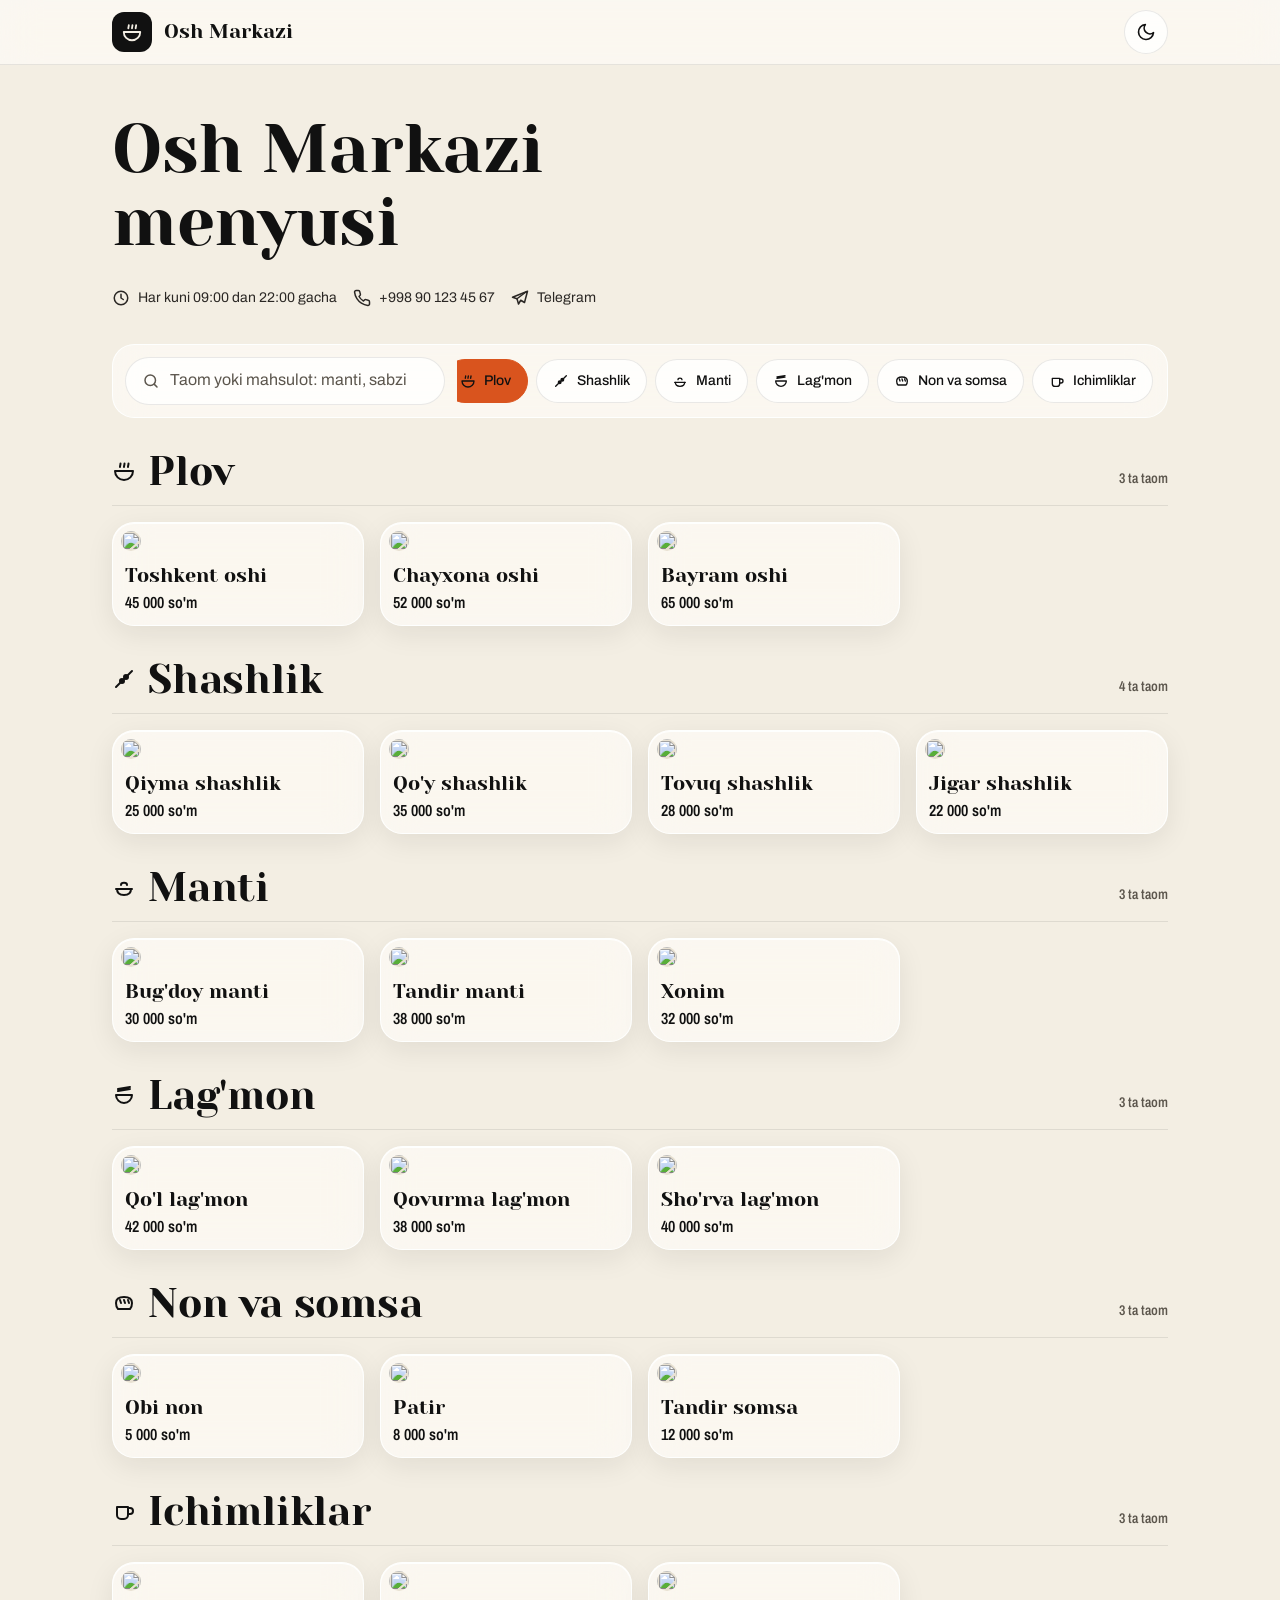
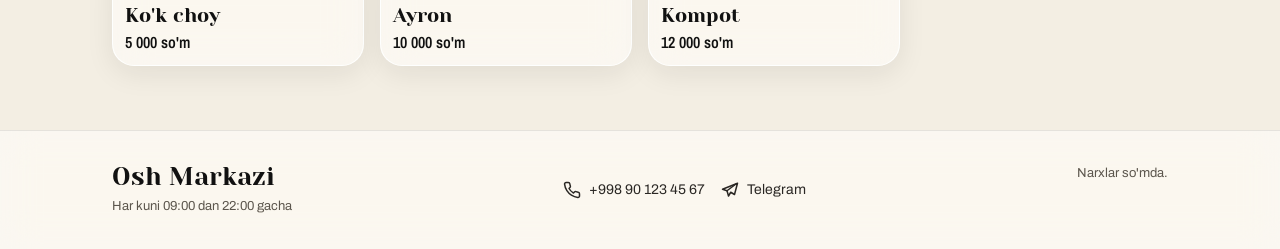
==== index.html @ da253864 "Brand palette: cream, ink black, burnt orange Cream #F3EEE3 background, ink black #111111 text and b" ====
<!DOCTYPE html>
<html lang="uz" data-theme="light">
<head>
<meta charset="UTF-8">
<meta name="viewport" content="width=device-width, initial-scale=1, viewport-fit=cover">
<meta name="description" content="Osh Markazi menyusi: plov, shashlik, manti, lag'mon, non va ichimliklar narxlari bilan.">
<meta name="theme-color" content="#F3EEE3">
<title>Osh Markazi menyusi</title>
<link rel="preconnect" href="https://fonts.googleapis.com">
<link rel="preconnect" href="https://fonts.gstatic.com" crossorigin>
<link href="https://fonts.googleapis.com/css2?family=Yeseva+One&family=Archivo:wght@400;500&family=Archivo+Narrow:wght@600&display=swap" rel="stylesheet">
<link rel="stylesheet" href="shared.css">
<style>
html{scroll-padding-top:0}
.intro{padding:var(--s7) 0 var(--s5);display:grid;gap:var(--s4)}
.intro h1{font-size:var(--t-3xl);max-width:14ch}
.facts{display:flex;flex-wrap:wrap;gap:var(--s2) var(--s4);color:var(--ink-2);font-size:var(--t-sm)}
.facts a,.facts span{display:inline-flex;align-items:center;gap:var(--s2);min-height:44px;text-decoration:none}
.facts a:hover{text-decoration:underline}
.draft-note{padding:var(--s3) var(--s4);border-radius:var(--r-md);font-size:var(--t-sm);color:var(--ink-2)}

/* sticky search and categories */
.toolbar{position:sticky;top:64px;z-index:20;margin:0 calc(var(--s4) * -1);padding:var(--s3) var(--s4);
  border-width:0 0 1px;border-color:var(--glass-line);box-shadow:none;display:grid;gap:var(--s3)}
@media (min-width:640px){.toolbar{margin-inline:calc(var(--s5) * -1);padding-inline:var(--s5)}}
@media (min-width:1024px){.toolbar{margin-inline:0;padding:var(--s3);top:72px;border-radius:var(--r-lg);border-width:1px;border-color:var(--glass-edge);grid-template-columns:minmax(220px,320px) minmax(0,1fr);align-items:center}}
.search{display:flex;align-items:center;gap:var(--s2);min-height:48px;padding:0 var(--s2) 0 var(--s4);border-radius:var(--r-pill);background:var(--glass-strong);border:1px solid var(--glass-line);color:var(--muted)}
.search:focus-within{outline:2px solid var(--focus);outline-offset:2px}
.search input{flex:1;min-width:0;border:0;background:transparent;outline:0;min-height:46px;font-size:var(--t-md);color:var(--ink)}
.search input::placeholder{color:var(--muted)}
.search input::-webkit-search-cancel-button{display:none}
.clear{width:36px;height:36px;border-radius:var(--r-pill);display:grid;place-items:center;color:var(--ink-2)}
.clear:hover{background:var(--paper-3)}
.cats{display:flex;gap:var(--s2);overflow-x:auto;scrollbar-width:none;padding:2px}
.cats::-webkit-scrollbar{display:none}
.cat-link{flex:0 0 auto;display:inline-flex;align-items:center;gap:var(--s2);min-height:44px;padding:0 var(--s4);border-radius:var(--r-pill);
  background:var(--glass-strong);border:1px solid var(--glass-line);font:500 var(--t-sm)/1 var(--font-body);text-decoration:none;white-space:nowrap;
  transition:background var(--dur) var(--ease),color var(--dur) var(--ease),border-color var(--dur) var(--ease)}
.cat-link:hover{border-color:var(--ink)}
.cat-link[aria-current="true"]{background:var(--accent);color:var(--accent-ink);border-color:var(--accent)}

/* sections and cards: picture, name, price */
.section{padding-top:var(--s6)}
.section-head{display:flex;align-items:baseline;justify-content:space-between;gap:var(--s3);padding-bottom:var(--s3);margin-bottom:var(--s4);border-bottom:1px solid var(--glass-line)}
.section-head h2{font-size:var(--t-2xl);display:flex;align-items:center;gap:var(--s3)}
.count{color:var(--muted);font:600 var(--t-sm)/1 var(--font-label);white-space:nowrap}
.dishes{list-style:none;margin:0;padding:0;display:grid;grid-template-columns:repeat(2,minmax(0,1fr));gap:var(--s3)}
@media (min-width:768px){.dishes{grid-template-columns:repeat(3,minmax(0,1fr));gap:var(--s4)}}
@media (min-width:1100px){.dishes{grid-template-columns:repeat(4,minmax(0,1fr))}}
.dish{display:flex;flex-direction:column;width:100%;height:100%;padding:var(--s2);border-radius:var(--r-lg);text-align:left;
  transition:transform var(--dur) var(--ease),box-shadow var(--dur) var(--ease)}
.dish:hover{transform:translateY(-3px);box-shadow:var(--glass-hi),var(--shadow-lift)}
.dish:active{transform:translateY(0)}
.photo{position:relative;aspect-ratio:1;border-radius:var(--r-md);overflow:hidden;background:var(--paper-3);display:grid;place-items:center;color:var(--ink-2)}
.photo img{width:100%;height:100%;object-fit:cover}
.photo .many{position:absolute;right:var(--s2);bottom:var(--s2);display:inline-flex;align-items:center;gap:var(--s1);padding:var(--s1) var(--s2);border-radius:var(--r-pill);
  background:var(--glass-strong);font:600 var(--t-xs)/1 var(--font-label);color:var(--ink)}
.dish-name{font:400 var(--t-md)/1.25 var(--font-display);padding:var(--s3) var(--s1) var(--s1)}
.dish-price{margin-top:auto;padding:0 var(--s1) var(--s1);font:600 var(--t-md)/1.3 var(--font-label);color:var(--ink);font-variant-numeric:tabular-nums}
@media (min-width:640px){.dish-name{font-size:var(--t-lg)}}

/* dish detail: carousel, price, ingredients */
.carousel{position:relative;margin:0 0 var(--s4)}
.track{display:flex;overflow-x:auto;scroll-snap-type:x mandatory;scrollbar-width:none;border-radius:var(--r-lg);background:var(--paper-3);overscroll-behavior-x:contain}
.track::-webkit-scrollbar{display:none}
.track:focus-visible{outline:2px solid var(--focus);outline-offset:2px}
.slide{flex:0 0 100%;margin:0;aspect-ratio:4/3;scroll-snap-align:center;scroll-snap-stop:always}
.slide img{width:100%;height:100%;object-fit:cover}
.nav-btn{position:absolute;top:50%;transform:translateY(-50%);z-index:2}
.nav-btn.prev{left:var(--s2)} .nav-btn.next{right:var(--s2)}
.nav-btn:disabled{opacity:0;pointer-events:none}
.dots{display:flex;justify-content:center;gap:var(--s1);margin-top:var(--s2)}
.dot{width:28px;height:28px;display:grid;place-items:center;border-radius:var(--r-pill)}
.dot::before{content:"";width:8px;height:8px;border-radius:var(--r-pill);background:var(--rule);transition:background var(--dur) var(--ease),width var(--dur) var(--ease)}
.dot[aria-current="true"]::before{background:var(--accent);width:20px}
.counter{position:absolute;left:var(--s3);top:var(--s3);z-index:2;padding:var(--s1) var(--s2);border-radius:var(--r-pill);background:var(--glass-strong);font:600 var(--t-xs)/1 var(--font-label)}
.detail-price{display:flex;align-items:baseline;justify-content:space-between;gap:var(--s3);padding:var(--s3) 0;border-bottom:1px solid var(--glass-line);margin-bottom:var(--s4)}
.detail-price strong{font:400 var(--t-2xl)/1 var(--font-display);color:var(--ink)}
.detail-desc{color:var(--ink-2);margin-bottom:var(--s4)}
.ing-title{font:600 var(--t-sm)/1.3 var(--font-label);color:var(--ink-2);margin:0 0 var(--s2)}
.ing{list-style:none;margin:0;padding:0;display:flex;flex-wrap:wrap;gap:var(--s2)}
.ing li{padding:var(--s2) var(--s3);border-radius:var(--r-pill);background:var(--paper-2);border:1px solid var(--glass-line);font-size:var(--t-sm)}

.foot{margin-top:var(--s8);padding:var(--s6) 0 calc(var(--s6) + env(safe-area-inset-bottom));border-width:1px 0 0;border-color:var(--glass-line);box-shadow:none}
.foot .wrap{display:flex;flex-wrap:wrap;justify-content:space-between;gap:var(--s4)}
.foot strong{font:400 var(--t-xl)/1.1 var(--font-display)}
.foot small{color:var(--muted);font-size:var(--t-xs)}
</style>
</head>
<body>

<header class="top glass">
  <div class="wrap">
    <a class="brand" href="#top" aria-label="Menyu boshiga">
      <span class="brand-mark" id="brandMark"></span>
      <span class="brand-name" id="brandName">Osh Markazi</span>
    </a>
    <div class="top-actions">
      <button class="icon-btn" id="themeBtn" type="button" aria-label="Qorong'i rejim"></button>
    </div>
  </div>
</header>

<main class="wrap" id="top">
  <section class="intro" aria-labelledby="menuTitle">
    <h1 id="menuTitle">Menyu</h1>
    <div class="facts" id="facts"></div>
    <p class="draft-note glass" id="draftNote" hidden>Bu admin qoralamasi, faqat shu brauzerda ko'rinadi. Mijozlar <code>menu.json</code> dagi menyuni ko'radi.</p>
  </section>

  <div class="toolbar glass" id="toolbar">
    <div class="search" role="search">
      <span id="searchIco" aria-hidden="true"></span>
      <label class="vh" for="q">Taom qidirish</label>
      <input id="q" type="search" placeholder="Taom yoki mahsulot: manti, sabzi" autocomplete="off" enterkeyhint="search">
      <button class="clear" id="clearQ" type="button" aria-label="Qidiruvni tozalash" hidden></button>
    </div>
    <nav class="cats" id="catNav" aria-label="Kategoriyalar"></nav>
  </div>
  <p class="vh" id="searchStatus" aria-live="polite"></p>

  <div id="menu"></div>
</main>

<footer class="foot glass">
  <div class="wrap" id="foot"></div>
</footer>

<div class="backdrop" id="backdrop"></div>
<div class="sheet" id="sheet" role="dialog" aria-modal="true" tabindex="-1"></div>
<div class="toast" id="toast" role="status" aria-live="polite"></div>

<script src="common.js"></script>
<script>
let MENU = null;
let query = '';
const reduceMotion = matchMedia('(prefers-reduced-motion: reduce)').matches;
const scrollBehavior = () => (reduceMotion ? 'auto' : 'smooth');

async function boot() {
  initTheme();
  initSheet();
  $('#brandMark').innerHTML = svg('bowl', 22);
  $('#searchIco').innerHTML = svg('search', 18);
  $('#clearQ').innerHTML = svg('x', 16);

  const wantDraft = new URLSearchParams(location.search).has('draft');
  const draft = loadDraft();
  const published = wantDraft ? null : await loadPublished();
  MENU = (wantDraft && draft) || published || draft || defaultMenu();
  $('#draftNote').hidden = !(wantDraft && MENU === draft);

  renderHeader();
  renderSections();

  let typing = 0;
  $('#q').addEventListener('input', e => {
    query = norm(e.target.value);
    $('#clearQ').hidden = !e.target.value;
    renderSections();
    revealResults();
    clearTimeout(typing);
    typing = setTimeout(announce, 500);
  });
  $('#clearQ').addEventListener('click', () => {
    const q = $('#q');
    q.value = ''; query = ''; $('#clearQ').hidden = true;
    renderSections(); announce(); q.focus();
  });
  $('#catNav').addEventListener('click', onCatClick);
  $('#menu').addEventListener('click', e => {
    const b = e.target.closest('[data-dish]');
    if (b) openDish(b.dataset.dish);
  });
  window.addEventListener('scroll', onScroll, { passive: true });
  window.addEventListener('resize', onScroll, { passive: true });
  window.addEventListener('storage', e => {
    if (wantDraft && e.key === STORE_KEY) { const d = loadDraft(); if (d) { MENU = d; renderHeader(); renderSections(); } }
  });
}

/* ---------- header and footer ---------- */
function renderHeader() {
  const st = MENU.settings;
  document.title = `${st.name} menyusi`;
  $('#brandName').textContent = st.name;
  $('#menuTitle').textContent = `${st.name} menyusi`;
  const tel = telHref(st.phone), tg = telegramHref(st.telegram);
  const contact = (tel ? `<a href="${esc(tel)}">${svg('phone', 18)}${esc(st.phone)}</a>` : '') +
    (tg ? `<a href="${esc(tg)}" target="_blank" rel="noopener noreferrer">${svg('telegram', 18)}Telegram</a>` : '');
  $('#facts').innerHTML =
    (st.hours ? `<span>${svg('clock', 18)}${esc(st.hours)}</span>` : '') +
    (st.address ? `<span>${svg('location', 18)}${esc(st.address)}</span>` : '') + contact;
  $('#foot').innerHTML = `
    <div><strong>${esc(st.name)}</strong><br><small>${esc(st.hours || '')}</small></div>
    <div class="facts">${contact}</div>
    <small>Narxlar ${esc(st.currency)}da.</small>`;
}

/* ---------- search ---------- */
function matches(d, catLabel) {
  if (!query) return true;
  return [d.name, d.desc, d.ing, catLabel].some(t => norm(t).includes(query));
}
function groups() {
  return MENU.cats
    .map(c => ({ c, list: MENU.dishes.filter(d => d.available && d.cat === c.id && matches(d, c.name)) }))
    .filter(g => g.list.length);
}
function announce() {
  const n = $$('.dish').length;
  $('#searchStatus').textContent = query ? (n ? `${n} ta taom topildi` : 'Hech narsa topilmadi') : '';
}
/* When the search bar is stuck at the top, bring the first result up to it. */
function revealResults() {
  const y = $('#menu').getBoundingClientRect().top + scrollY - stickyBottom() - 8;
  if (scrollY > y) window.scrollTo({ top: Math.max(0, y), behavior: 'auto' });
}

/* ---------- sections ---------- */
function renderSections() {
  const cur = MENU.settings.currency;
  const gs = groups();

  $('#catNav').innerHTML = gs.map(({ c }) =>
    `<a class="cat-link" href="#cat-${esc(c.id)}" data-cat="${esc(c.id)}" aria-current="false">${svg(c.icon, 16)}${esc(c.name)}</a>`).join('');

  if (!gs.length) {
    $('#menu').innerHTML = `<div class="empty"><h3>Hech narsa topilmadi</h3><p>Boshqa so'z bilan qidiring yoki qidiruvni tozalang.</p></div>`;
    return;
  }
  $('#menu').innerHTML = gs.map(({ c, list }) => `
    <section class="section" id="cat-${esc(c.id)}" data-cat="${esc(c.id)}" aria-labelledby="h-${esc(c.id)}">
      <div class="section-head">
        <h2 id="h-${esc(c.id)}">${svg(c.icon, 24)}${esc(c.name)}</h2>
        <span class="count">${list.length} ta taom</span>
      </div>
      <ul class="dishes">
        ${list.map(d => {
          const imgs = dishImages(d, 600);
          return `<li><button type="button" class="dish glass" data-dish="${esc(d.id)}" aria-label="${esc(d.name)}, ${esc(fmtPrice(d.price, cur))}">
            <span class="photo">${imgs.length ? `<img src="${esc(imgs[0])}" alt="" loading="lazy" decoding="async">` : svg(c.icon, 40)}
              ${imgs.length > 1 ? `<span class="many">${svg('image', 12)}${imgs.length}</span>` : ''}</span>
            <span class="dish-name">${esc(d.name)}</span>
            <span class="dish-price">${esc(fmtPrice(d.price, cur))}</span>
          </button></li>`;
        }).join('')}
      </ul>
    </section>`).join('');
  onScroll();
}

/* ---------- category navigation ---------- */
function stickyBottom() {
  const tb = $('#toolbar');
  return parseFloat(getComputedStyle(tb).top) + tb.offsetHeight;
}
let navLock = false, navTimer = 0;
function onCatClick(e) {
  const a = e.target.closest('.cat-link');
  if (!a) return;
  e.preventDefault();
  const sec = document.getElementById('cat-' + a.dataset.cat);
  if (!sec) return;
  setActive(a.dataset.cat);
  navLock = true;
  clearTimeout(navTimer);
  const release = () => { navLock = false; window.removeEventListener('scrollend', release); onScroll(); };
  window.addEventListener('scrollend', release, { once: true });
  navTimer = setTimeout(release, 1200);
  const y = sec.getBoundingClientRect().top + scrollY - stickyBottom() - 8;
  window.scrollTo({ top: Math.max(0, y), behavior: scrollBehavior() });
  history.replaceState(null, '', '#cat-' + a.dataset.cat);
}
let ticking = false;
function onScroll() {
  if (ticking || navLock) return;
  ticking = true;
  requestAnimationFrame(() => {
    ticking = false;
    const secs = $$('.section');
    if (!secs.length) return;
    const line = stickyBottom() + 24;
    let cur = secs[0];
    for (const s of secs) { if (s.getBoundingClientRect().top <= line) cur = s; else break; }
    if (innerHeight + scrollY >= document.documentElement.scrollHeight - 4) cur = secs[secs.length - 1];
    setActive(cur.dataset.cat);
  });
}
function setActive(id) {
  const strip = $('#catNav');
  $$('.cat-link', strip).forEach(a => {
    const on = a.dataset.cat === id;
    if ((a.getAttribute('aria-current') === 'true') === on) return;
    a.setAttribute('aria-current', on ? 'true' : 'false');
    /* instant: a second smooth scroll would cancel the page's own smooth scroll in Chrome */
    if (on) strip.scrollLeft = a.offsetLeft - (strip.clientWidth - a.offsetWidth) / 2;
  });
}

/* ---------- dish detail with carousel ---------- */
function openDish(id) {
  const d = MENU.dishes.find(x => x.id === id);
  if (!d) return;
  const imgs = dishImages(d, 1000);
  const ings = ingList(d.ing);
  const many = imgs.length > 1;
  openSheet(`
    <div class="sheet-head">
      <h2>${esc(d.name)}</h2>
      <button class="icon-btn" type="button" data-close aria-label="Yopish">${svg('x', 20)}</button>
    </div>
    ${imgs.length ? `
    <div class="carousel" role="region" aria-roledescription="karusel" aria-label="${esc(d.name)} rasmlari">
      ${many ? `<span class="counter" id="counter" aria-hidden="true">1 / ${imgs.length}</span>` : ''}
      <div class="track" id="track" ${many ? 'tabindex="0" aria-label="Rasmlar: chap va o\'ng tugmalar bilan almashtiring"' : ''}>
        ${imgs.map((src, i) => `<figure class="slide" role="group" aria-roledescription="slayd" aria-label="${i + 1}-rasm, jami ${imgs.length}">
          <img src="${esc(src)}" alt="${esc(d.name)}, ${i + 1}-rasm" ${i ? 'loading="lazy"' : ''}></figure>`).join('')}
      </div>
      ${many ? `
      <button class="icon-btn nav-btn prev" type="button" id="prev" aria-label="Oldingi rasm" disabled>${svg('chevronLeft', 20)}</button>
      <button class="icon-btn nav-btn next" type="button" id="next" aria-label="Keyingi rasm">${svg('chevronRight', 20)}</button>
      <div class="dots">${imgs.map((_, i) => `<button class="dot" type="button" data-go="${i}" aria-label="${i + 1}-rasm" aria-current="${i === 0}"></button>`).join('')}</div>` : ''}
    </div>` : ''}
    <div class="detail-price"><span class="label">Narxi</span><strong>${esc(fmtPrice(d.price, MENU.settings.currency))}</strong></div>
    ${d.desc ? `<p class="detail-desc">${esc(d.desc)}</p>` : ''}
    ${ings.length ? `<h3 class="ing-title">Tarkibi</h3><ul class="ing">${ings.map(x => `<li>${esc(x)}</li>`).join('')}</ul>` : ''}
  `);
  if (many) initCarousel(imgs.length);
}

function initCarousel(n) {
  const track = $('#track');
  let idx = 0;
  const go = i => {
    idx = Math.max(0, Math.min(n - 1, i));
    track.scrollTo({ left: idx * track.clientWidth, behavior: scrollBehavior() });
  };
  const sync = () => {
    const i = Math.round(track.scrollLeft / track.clientWidth);
    idx = i;
    $('#counter').textContent = `${i + 1} / ${n}`;
    $$('.dot').forEach((dEl, k) => dEl.setAttribute('aria-current', k === i ? 'true' : 'false'));
    $('#prev').disabled = i === 0;
    $('#next').disabled = i === n - 1;
  };
  track.addEventListener('scroll', sync, { passive: true });
  $('#prev').addEventListener('click', () => go(idx - 1));
  $('#next').addEventListener('click', () => go(idx + 1));
  $('.dots').addEventListener('click', e => { const b = e.target.closest('[data-go]'); if (b) go(Number(b.dataset.go)); });
  track.addEventListener('keydown', e => {
    if (e.key === 'ArrowRight') { e.preventDefault(); go(idx + 1); }
    if (e.key === 'ArrowLeft') { e.preventDefault(); go(idx - 1); }
  });
}

boot();
</script>
</body>
</html>
---- shared.css ----
/* Osh Markazi menyu: shared tokens and surfaces for index.html and admin.html */
:root{
  color-scheme:light;
  /* brand palette: cream #F3EEE3, ink black #111111, burnt orange #D9541E */
  --paper:#F3EEE3; --paper-2:#F9F6EF; --paper-3:#E8E1D2;
  --ink:#111111; --ink-2:#2A2724; --muted:#5C564D;
  --rule:#DCD4C3;
  --accent:#D9541E; --accent-ink:#111111; --focus:#D9541E;
  --gold:#D9541E;
  --ok:#2E7D4F; --danger:#B3261E;
  --blob-1:transparent; --blob-2:transparent; --blob-3:transparent;
  --glass:oklch(100% 0 0 / .55); --glass-strong:oklch(100% 0 0 / .8);
  --glass-edge:oklch(100% 0 0 / .9); --glass-line:oklch(15% 0 0 / .09);
  --glass-hi:inset 0 1px 0 oklch(100% 0 0 / .9);
  --shadow:0 8px 28px oklch(20% 0.02 60 / .08); --shadow-lift:0 18px 44px oklch(20% 0.02 60 / .14);
  --scrim:oklch(10% 0 0 / .45);
  --blur:blur(18px) saturate(160%);

  --font-display:"Yeseva One",ui-serif,Georgia,serif;
  --font-body:"Archivo",ui-sans-serif,system-ui,sans-serif;
  --font-label:"Archivo Narrow","Archivo",ui-sans-serif,sans-serif;

  --s1:4px; --s2:8px; --s3:12px; --s4:16px; --s5:24px; --s6:32px; --s7:48px; --s8:64px;
  --r-sm:12px; --r-md:16px; --r-lg:22px; --r-xl:28px; --r-pill:999px;
  --t-xs:.8125rem; --t-sm:.875rem; --t-md:1rem; --t-lg:1.25rem; --t-xl:1.5625rem;
  --t-2xl:clamp(1.75rem,1.2rem + 2vw,2.5rem); --t-3xl:clamp(2.5rem,1.6rem + 4vw,4.25rem);
  --ease:cubic-bezier(.16,1,.3,1); --dur:220ms; --dur-long:420ms;
  --wrap:1120px;
}
html[data-theme="dark"]{
  color-scheme:dark;
  --paper:#111111; --paper-2:#1B1B1B; --paper-3:#0A0A0A;
  --ink:#F3EEE3; --ink-2:#DAD3C6; --muted:#A9A296;
  --rule:#333333;
  --accent:#D9541E; --accent-ink:#111111; --focus:#D9541E; --gold:#D9541E;
  --ok:#5FBF85; --danger:#F07167;
  --blob-1:transparent; --blob-2:transparent; --blob-3:transparent;
  --glass:oklch(100% 0 0 / .05); --glass-strong:oklch(18% 0 0 / .88);
  --glass-edge:oklch(100% 0 0 / .1); --glass-line:oklch(100% 0 0 / .08);
  --glass-hi:inset 0 1px 0 oklch(100% 0 0 / .06);
  --shadow:0 8px 28px oklch(0% 0 0 / .4); --shadow-lift:0 18px 44px oklch(0% 0 0 / .55);
  --scrim:oklch(0% 0 0 / .6);
}

*,*::before,*::after{box-sizing:border-box}
html,body{overflow-x:clip}
html{scroll-behavior:smooth;scroll-padding-top:140px}
body{margin:0;min-height:100dvh;color:var(--ink);font:400 var(--t-md)/1.55 var(--font-body);-webkit-font-smoothing:antialiased;
  background:
    radial-gradient(40vmax 40vmax at 8% 4%,var(--blob-1),transparent 70%),
    radial-gradient(36vmax 36vmax at 96% 30%,var(--blob-2),transparent 70%),
    radial-gradient(44vmax 44vmax at 40% 100%,var(--blob-3),transparent 70%),
    var(--paper);
  background-attachment:fixed}
::selection{background:color-mix(in oklab,var(--gold) 40%,transparent)}
:focus-visible{outline:2px solid var(--focus);outline-offset:2px}
h1,h2,h3{margin:0;font-family:var(--font-display);font-weight:400;line-height:1.08;letter-spacing:-.005em;text-wrap:balance;overflow-wrap:break-word;min-width:0}
p{margin:0;text-wrap:pretty}
a{color:inherit;text-underline-offset:.18em;text-decoration-thickness:1px}
img{display:block;max-width:100%}
button,input,select,textarea{font:inherit;color:inherit}
button{cursor:pointer;background:none;border:0;padding:0}
[hidden]{display:none !important}
.ic{display:inline-block;vertical-align:middle;flex:0 0 auto}
.vh{position:absolute;width:1px;height:1px;overflow:hidden;clip-path:inset(50%);white-space:nowrap}
.wrap{width:100%;max-width:var(--wrap);margin-inline:auto;padding-inline:var(--s4)}
@media (min-width:640px){.wrap{padding-inline:var(--s5)}}
@media (min-width:1024px){.wrap{padding-inline:var(--s6)}}

/* glass surface */
.glass{background:var(--glass);-webkit-backdrop-filter:var(--blur);backdrop-filter:var(--blur);
  border:1px solid var(--glass-edge);box-shadow:var(--glass-hi),var(--shadow)}
@supports not ((backdrop-filter:blur(1px)) or (-webkit-backdrop-filter:blur(1px))){.glass{background:var(--paper-2)}}

/* top bar */
.top{position:sticky;top:0;z-index:30;border-width:0 0 1px;border-color:var(--glass-line);box-shadow:none}
.top .wrap{display:flex;align-items:center;justify-content:space-between;gap:var(--s3);min-height:64px}
.brand{display:flex;align-items:center;gap:var(--s3);min-width:0;text-decoration:none}
.brand-mark{width:40px;height:40px;flex:0 0 auto;display:grid;place-items:center;border-radius:var(--r-sm);background:var(--ink);color:var(--paper)}
.brand-name{font:400 var(--t-lg)/1.1 var(--font-display);white-space:nowrap;overflow:hidden;text-overflow:ellipsis}
.top-actions{display:flex;align-items:center;gap:var(--s2)}

/* controls */
.btn{display:inline-flex;align-items:center;justify-content:center;gap:var(--s2);min-height:44px;padding:0 var(--s5);border-radius:var(--r-pill);
  font:600 var(--t-sm)/1 var(--font-label);border:1px solid transparent;text-decoration:none;white-space:nowrap;
  transition:background var(--dur) var(--ease),color var(--dur) var(--ease),border-color var(--dur) var(--ease),transform 120ms var(--ease)}
.btn:active{transform:scale(.98)}
.btn-primary{background:var(--accent);color:var(--accent-ink)}
.btn-primary:hover{background:var(--ink);color:var(--paper)}
.btn-ghost{background:var(--glass-strong);border-color:var(--glass-line);color:var(--ink)}
.btn-ghost:hover{border-color:var(--ink)}
.btn-danger{background:transparent;border-color:var(--danger);color:var(--danger)}
.btn-danger:hover{background:var(--danger);color:var(--accent-ink)}
.btn-block{width:100%;min-height:52px;font-size:var(--t-md)}
.btn:disabled{background:var(--paper-3);color:var(--muted);border:1px dashed var(--rule);cursor:not-allowed;transform:none}
.icon-btn{width:44px;height:44px;display:grid;place-items:center;border-radius:var(--r-pill);background:var(--glass-strong);border:1px solid var(--glass-line);color:var(--ink);
  transition:border-color var(--dur) var(--ease),background var(--dur) var(--ease)}
.icon-btn:hover{border-color:var(--ink)}
.icon-btn.danger{color:var(--danger)}

.field{display:flex;flex-direction:column;gap:var(--s1);margin-bottom:var(--s4)}
.field label,.label{font:600 var(--t-sm)/1.3 var(--font-label);color:var(--ink-2)}
.hint{font-size:var(--t-xs);color:var(--muted)}
.input{width:100%;min-height:48px;padding:var(--s3) var(--s4);border-radius:14px;border:1px solid var(--glass-line);background:var(--glass-strong);color:var(--ink);font-size:var(--t-md);
  transition:border-color var(--dur) var(--ease)}
.input:hover{border-color:color-mix(in oklab,var(--ink) 35%,transparent)}
.input:focus{outline:2px solid var(--focus);outline-offset:2px;border-color:var(--ink)}
.input[aria-invalid="true"]{border-color:var(--danger)}
textarea.input{min-height:88px;resize:vertical}
select.input{appearance:none;-webkit-appearance:none;padding-right:var(--s7);
  background-image:linear-gradient(45deg,transparent 50%,currentColor 50%),linear-gradient(135deg,currentColor 50%,transparent 50%);
  background-position:calc(100% - 22px) 50%,calc(100% - 16px) 50%;background-size:6px 6px;background-repeat:no-repeat}
.row-2{display:grid;grid-template-columns:repeat(2,minmax(0,1fr));gap:var(--s3)}
.error{color:var(--danger);font-size:var(--t-sm);min-height:1.2em}

.switch{position:relative;display:inline-block;width:52px;height:32px;flex:0 0 auto}
.switch input{position:absolute;inset:0;width:100%;height:100%;margin:0;opacity:0;cursor:pointer;z-index:1}
.switch span{position:absolute;inset:0;border-radius:var(--r-pill);background:var(--paper-3);border:1px solid var(--glass-line);transition:background var(--dur) var(--ease)}
.switch span::after{content:"";position:absolute;left:3px;top:3px;width:24px;height:24px;border-radius:50%;background:var(--ink);transition:transform var(--dur) var(--ease)}
.switch input:checked + span{background:var(--ok)}
.switch input:checked + span::after{transform:translateX(20px);background:var(--paper-2)}
.switch input:focus-visible + span{outline:2px solid var(--focus);outline-offset:2px}

.pill{display:inline-flex;align-items:center;gap:var(--s1);padding:var(--s1) var(--s2);border-radius:var(--r-pill);font:600 var(--t-xs)/1 var(--font-label);
  background:var(--glass-strong);border:1px solid var(--glass-edge);color:var(--ink)}
.pill-Hit{background:var(--accent);border-color:var(--accent);color:var(--accent-ink)}

/* sheet: bottom sheet on phones, centred dialog on wide screens */
.backdrop{position:fixed;inset:0;z-index:40;background:var(--scrim);opacity:0;pointer-events:none;transition:opacity var(--dur) var(--ease)}
.backdrop.show{opacity:1;pointer-events:auto}
.sheet{position:fixed;left:50%;bottom:0;z-index:41;width:100%;max-width:560px;max-height:92dvh;overflow-y:auto;overscroll-behavior:contain;
  transform:translate(-50%,104%);border-radius:var(--r-xl) var(--r-xl) 0 0;background:var(--glass-strong);
  padding:var(--s5) var(--s4) calc(var(--s5) + env(safe-area-inset-bottom));transition:transform var(--dur-long) var(--ease)}
.sheet.open{transform:translate(-50%,0)}
.sheet:focus{outline:0}
.sheet:focus-visible{outline:2px solid var(--focus);outline-offset:-4px}
.sheet-head{display:flex;align-items:flex-start;justify-content:space-between;gap:var(--s3);margin-bottom:var(--s4)}
.sheet-head h2{font-size:var(--t-xl)}
@media (min-width:768px){
  .sheet{top:50%;bottom:auto;border-radius:var(--r-xl);transform:translate(-50%,-46%);opacity:0;pointer-events:none;padding:var(--s6);
    transition:transform var(--dur-long) var(--ease),opacity var(--dur) var(--ease)}
  .sheet.open{transform:translate(-50%,-50%);opacity:1;pointer-events:auto}
}

.toast{position:fixed;left:50%;top:calc(var(--s3) + env(safe-area-inset-top));z-index:60;transform:translate(-50%,-160%);opacity:0;
  max-width:calc(100% - 32px);padding:var(--s3) var(--s5);border-radius:var(--r-pill);background:var(--ink);color:var(--paper);
  font:600 var(--t-sm)/1.3 var(--font-label);text-align:center;pointer-events:none;transition:transform var(--dur-long) var(--ease),opacity var(--dur) var(--ease)}
.toast.show{transform:translate(-50%,0);opacity:1}

.empty{text-align:center;padding:var(--s8) var(--s4);color:var(--muted)}
.empty h3{font-size:var(--t-xl);color:var(--ink);margin-bottom:var(--s2)}

@media (prefers-reduced-motion:reduce){
  html{scroll-behavior:auto}
  *,*::before,*::after{transition-duration:.01ms !important;animation-duration:.01ms !important;animation-iteration-count:1 !important}
}
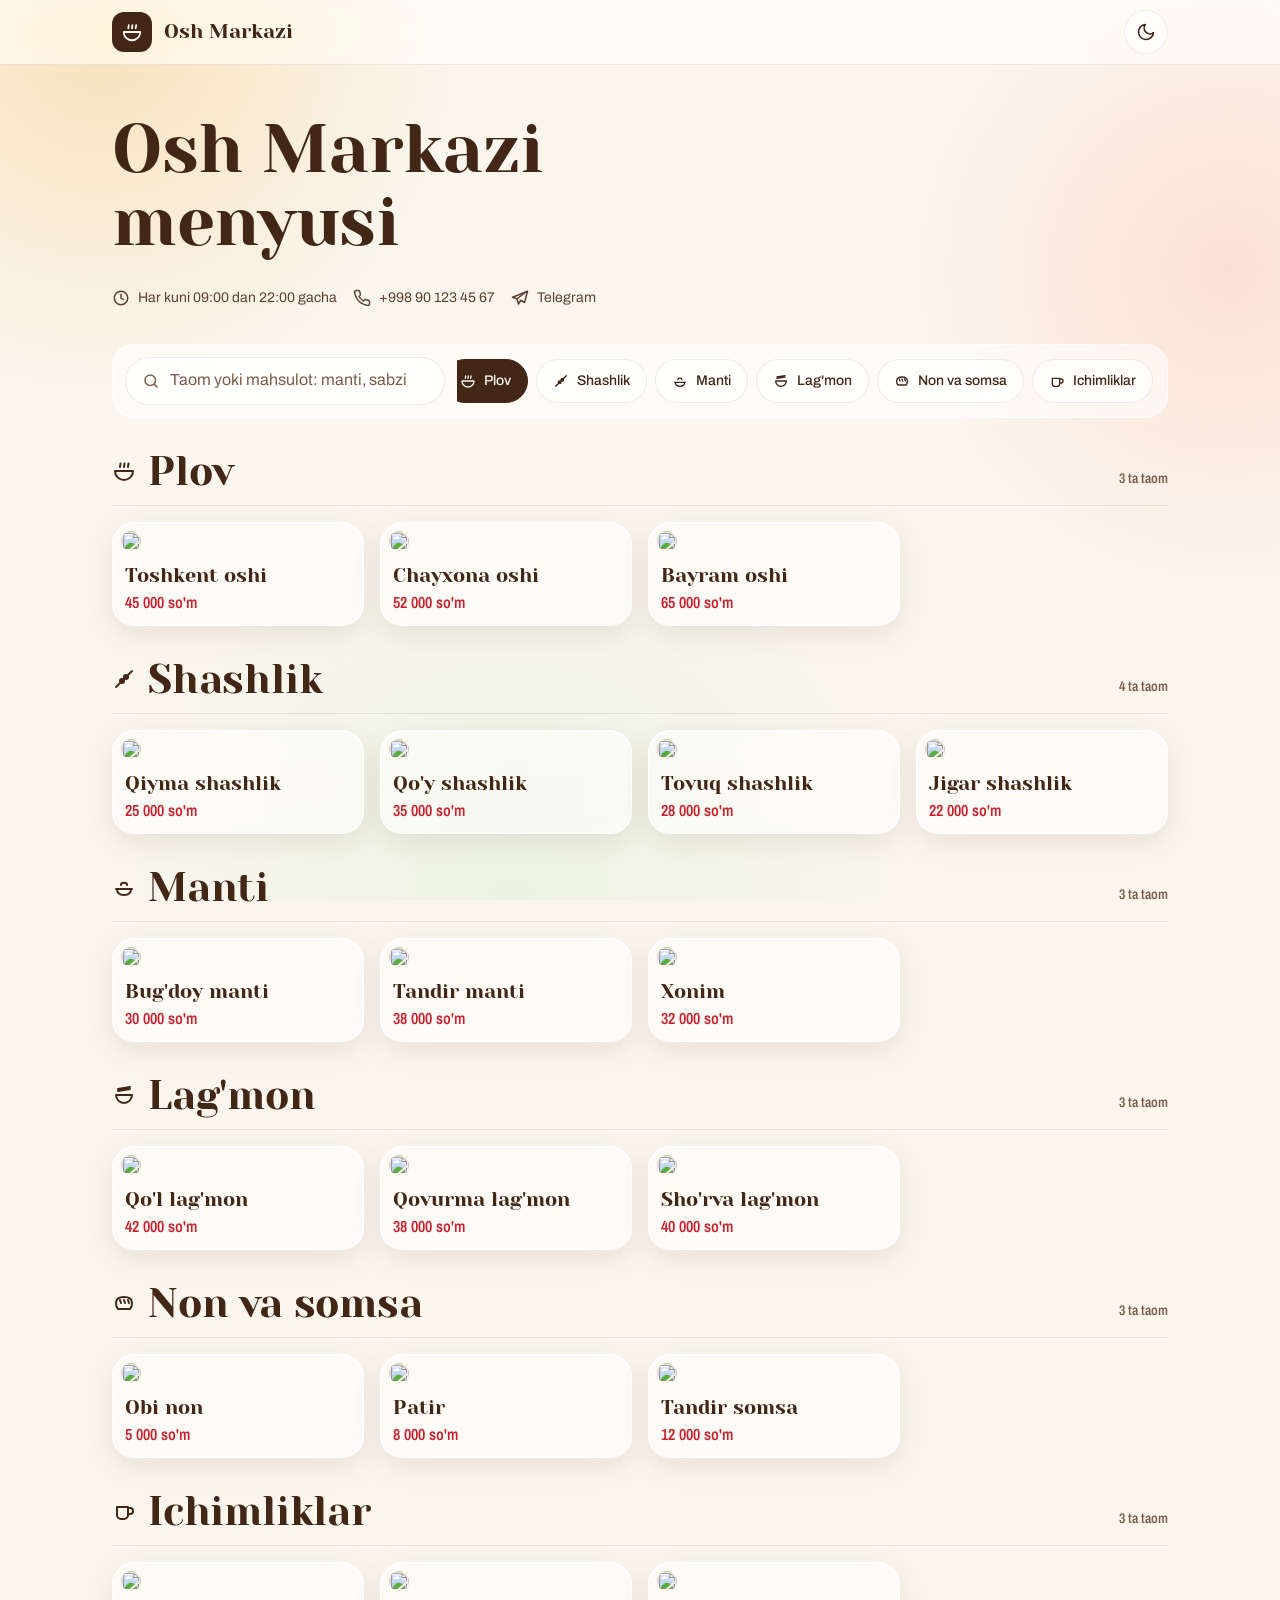
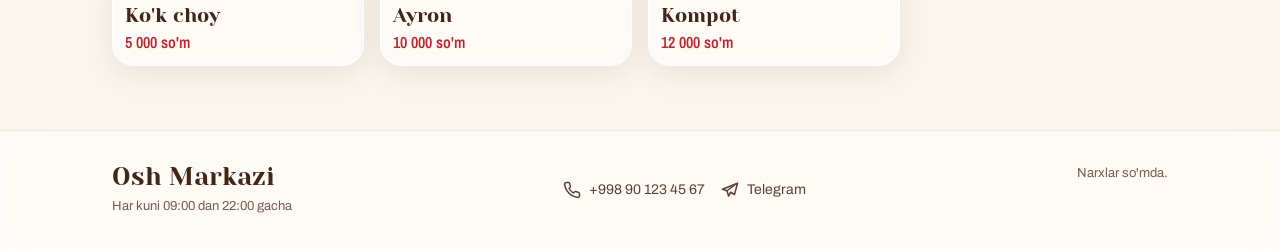
==== commit 7d02c24a: "Revert "Brand palette: cream, ink black, burnt orange" This reverts commit da2538640de97d86f2c0fc013" ====
--- a/index.html
+++ b/index.html
@@ -4,7 +4,7 @@
 <meta charset="UTF-8">
 <meta name="viewport" content="width=device-width, initial-scale=1, viewport-fit=cover">
 <meta name="description" content="Osh Markazi menyusi: plov, shashlik, manti, lag'mon, non va ichimliklar narxlari bilan.">
-<meta name="theme-color" content="#F3EEE3">
+<meta name="theme-color" content="#F7F1E8">
 <title>Osh Markazi menyusi</title>
 <link rel="preconnect" href="https://fonts.googleapis.com">
 <link rel="preconnect" href="https://fonts.gstatic.com" crossorigin>
@@ -37,7 +37,7 @@
   background:var(--glass-strong);border:1px solid var(--glass-line);font:500 var(--t-sm)/1 var(--font-body);text-decoration:none;white-space:nowrap;
   transition:background var(--dur) var(--ease),color var(--dur) var(--ease),border-color var(--dur) var(--ease)}
 .cat-link:hover{border-color:var(--ink)}
-.cat-link[aria-current="true"]{background:var(--accent);color:var(--accent-ink);border-color:var(--accent)}
+.cat-link[aria-current="true"]{background:var(--ink);color:var(--paper);border-color:var(--ink)}
 
 /* sections and cards: picture, name, price */
 .section{padding-top:var(--s6)}
@@ -56,7 +56,8 @@
 .photo .many{position:absolute;right:var(--s2);bottom:var(--s2);display:inline-flex;align-items:center;gap:var(--s1);padding:var(--s1) var(--s2);border-radius:var(--r-pill);
   background:var(--glass-strong);font:600 var(--t-xs)/1 var(--font-label);color:var(--ink)}
 .dish-name{font:400 var(--t-md)/1.25 var(--font-display);padding:var(--s3) var(--s1) var(--s1)}
-.dish-price{margin-top:auto;padding:0 var(--s1) var(--s1);font:600 var(--t-md)/1.3 var(--font-label);color:var(--ink);font-variant-numeric:tabular-nums}
+.dish-price{margin-top:auto;padding:0 var(--s1) var(--s1);font:600 var(--t-md)/1.3 var(--font-label);color:var(--accent);font-variant-numeric:tabular-nums}
+html[data-theme="dark"] .dish-price{color:var(--gold)}
 @media (min-width:640px){.dish-name{font-size:var(--t-lg)}}
 
 /* dish detail: carousel, price, ingredients */
@@ -72,10 +73,11 @@
 .dots{display:flex;justify-content:center;gap:var(--s1);margin-top:var(--s2)}
 .dot{width:28px;height:28px;display:grid;place-items:center;border-radius:var(--r-pill)}
 .dot::before{content:"";width:8px;height:8px;border-radius:var(--r-pill);background:var(--rule);transition:background var(--dur) var(--ease),width var(--dur) var(--ease)}
-.dot[aria-current="true"]::before{background:var(--accent);width:20px}
+.dot[aria-current="true"]::before{background:var(--ink);width:20px}
 .counter{position:absolute;left:var(--s3);top:var(--s3);z-index:2;padding:var(--s1) var(--s2);border-radius:var(--r-pill);background:var(--glass-strong);font:600 var(--t-xs)/1 var(--font-label)}
 .detail-price{display:flex;align-items:baseline;justify-content:space-between;gap:var(--s3);padding:var(--s3) 0;border-bottom:1px solid var(--glass-line);margin-bottom:var(--s4)}
-.detail-price strong{font:400 var(--t-2xl)/1 var(--font-display);color:var(--ink)}
+.detail-price strong{font:400 var(--t-2xl)/1 var(--font-display);color:var(--accent)}
+html[data-theme="dark"] .detail-price strong{color:var(--gold)}
 .detail-desc{color:var(--ink-2);margin-bottom:var(--s4)}
 .ing-title{font:600 var(--t-sm)/1.3 var(--font-label);color:var(--ink-2);margin:0 0 var(--s2)}
 .ing{list-style:none;margin:0;padding:0;display:flex;flex-wrap:wrap;gap:var(--s2)}
--- a/shared.css
+++ b/shared.css
@@ -1,19 +1,18 @@
 /* Osh Markazi menyu: shared tokens and surfaces for index.html and admin.html */
 :root{
   color-scheme:light;
-  /* brand palette: cream #F3EEE3, ink black #111111, burnt orange #D9541E */
-  --paper:#F3EEE3; --paper-2:#F9F6EF; --paper-3:#E8E1D2;
-  --ink:#111111; --ink-2:#2A2724; --muted:#5C564D;
-  --rule:#DCD4C3;
-  --accent:#D9541E; --accent-ink:#111111; --focus:#D9541E;
-  --gold:#D9541E;
-  --ok:#2E7D4F; --danger:#B3261E;
-  --blob-1:transparent; --blob-2:transparent; --blob-3:transparent;
-  --glass:oklch(100% 0 0 / .55); --glass-strong:oklch(100% 0 0 / .8);
-  --glass-edge:oklch(100% 0 0 / .9); --glass-line:oklch(15% 0 0 / .09);
+  --paper:oklch(97.5% 0.012 85); --paper-2:oklch(99.2% 0.005 85); --paper-3:oklch(93.5% 0.022 80);
+  --ink:oklch(30% 0.05 50); --ink-2:oklch(40% 0.045 50); --muted:oklch(50% 0.05 55);
+  --rule:oklch(89% 0.025 78);
+  --accent:oklch(54% 0.20 24); --accent-ink:oklch(98% 0.01 85); --focus:oklch(54% 0.20 24);
+  --gold:oklch(74% 0.14 75);
+  --ok:oklch(52% 0.12 150); --danger:oklch(52% 0.19 27);
+  --blob-1:oklch(88% 0.09 80 / .55); --blob-2:oklch(86% 0.08 35 / .4); --blob-3:oklch(92% 0.05 140 / .35);
+  --glass:oklch(100% 0 0 / .6); --glass-strong:oklch(100% 0 0 / .82);
+  --glass-edge:oklch(100% 0 0 / .85); --glass-line:oklch(30% 0.05 50 / .09);
   --glass-hi:inset 0 1px 0 oklch(100% 0 0 / .9);
-  --shadow:0 8px 28px oklch(20% 0.02 60 / .08); --shadow-lift:0 18px 44px oklch(20% 0.02 60 / .14);
-  --scrim:oklch(10% 0 0 / .45);
+  --shadow:0 8px 28px oklch(35% 0.06 50 / .10); --shadow-lift:0 18px 44px oklch(35% 0.06 50 / .16);
+  --scrim:oklch(25% 0.04 50 / .45);
   --blur:blur(18px) saturate(160%);
 
   --font-display:"Yeseva One",ui-serif,Georgia,serif;
@@ -29,17 +28,17 @@
 }
 html[data-theme="dark"]{
   color-scheme:dark;
-  --paper:#111111; --paper-2:#1B1B1B; --paper-3:#0A0A0A;
-  --ink:#F3EEE3; --ink-2:#DAD3C6; --muted:#A9A296;
-  --rule:#333333;
-  --accent:#D9541E; --accent-ink:#111111; --focus:#D9541E; --gold:#D9541E;
-  --ok:#5FBF85; --danger:#F07167;
-  --blob-1:transparent; --blob-2:transparent; --blob-3:transparent;
-  --glass:oklch(100% 0 0 / .05); --glass-strong:oklch(18% 0 0 / .88);
-  --glass-edge:oklch(100% 0 0 / .1); --glass-line:oklch(100% 0 0 / .08);
-  --glass-hi:inset 0 1px 0 oklch(100% 0 0 / .06);
-  --shadow:0 8px 28px oklch(0% 0 0 / .4); --shadow-lift:0 18px 44px oklch(0% 0 0 / .55);
-  --scrim:oklch(0% 0 0 / .6);
+  --paper:oklch(26% 0.045 40); --paper-2:oklch(31% 0.05 40); --paper-3:oklch(22% 0.04 40);
+  --ink:oklch(95% 0.03 80); --ink-2:oklch(86% 0.03 80); --muted:oklch(76% 0.04 70);
+  --rule:oklch(42% 0.05 50);
+  --focus:oklch(84% 0.11 80); --gold:oklch(78% 0.14 80);
+  --ok:oklch(76% 0.14 150); --danger:oklch(74% 0.16 27);
+  --blob-1:oklch(45% 0.09 70 / .45); --blob-2:oklch(40% 0.10 30 / .4); --blob-3:oklch(38% 0.05 140 / .3);
+  --glass:oklch(38% 0.04 45 / .5); --glass-strong:oklch(33% 0.04 45 / .86);
+  --glass-edge:oklch(100% 0 0 / .14); --glass-line:oklch(100% 0 0 / .09);
+  --glass-hi:inset 0 1px 0 oklch(100% 0 0 / .12);
+  --shadow:0 8px 28px oklch(10% 0.02 40 / .35); --shadow-lift:0 18px 44px oklch(10% 0.02 40 / .5);
+  --scrim:oklch(10% 0.02 40 / .6);
 }
 
 *,*::before,*::after{box-sizing:border-box}
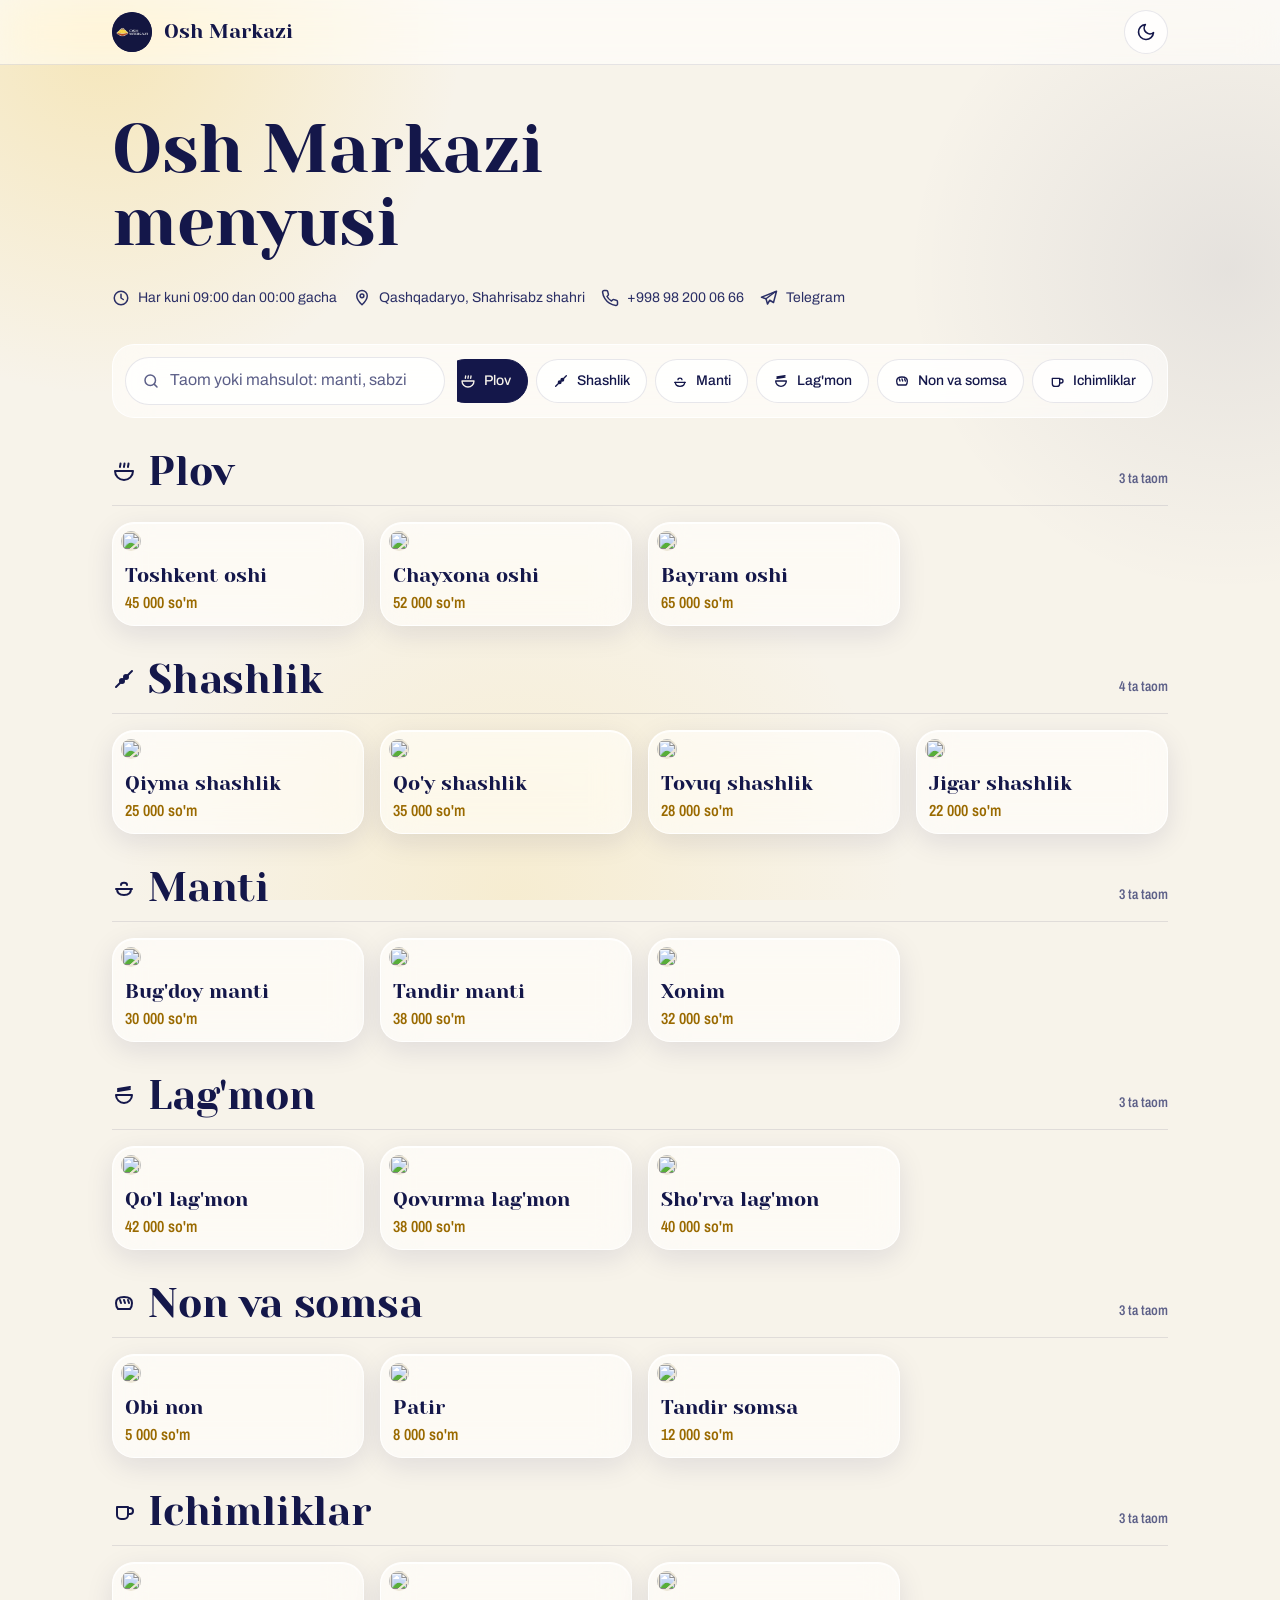
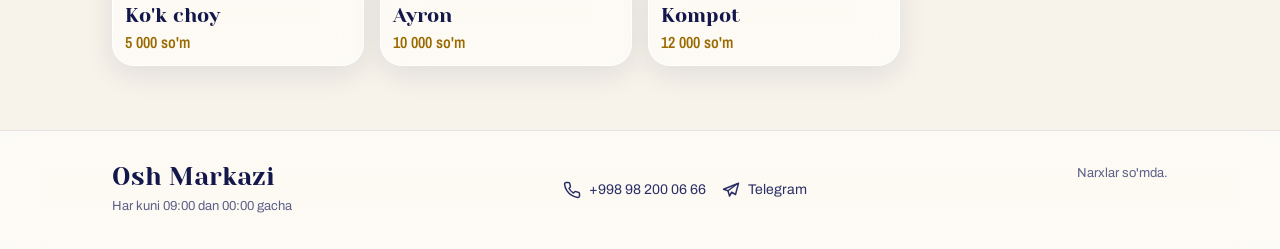
==== commit 130704d0: "Yangi dizayn: logo, to'q ko'k va oltin ranglar, haqiqiy ma'lumotlar - Ranglar Osh Markazi logotipiga" ====
--- a/index.html
+++ b/index.html
@@ -4,7 +4,9 @@
 <meta charset="UTF-8">
 <meta name="viewport" content="width=device-width, initial-scale=1, viewport-fit=cover">
 <meta name="description" content="Osh Markazi menyusi: plov, shashlik, manti, lag'mon, non va ichimliklar narxlari bilan.">
-<meta name="theme-color" content="#F7F1E8">
+<meta name="theme-color" content="#14174A">
+<link rel="icon" type="image/png" href="logo.png">
+<link rel="apple-touch-icon" href="logo.png">
 <title>Osh Markazi menyusi</title>
 <link rel="preconnect" href="https://fonts.googleapis.com">
 <link rel="preconnect" href="https://fonts.gstatic.com" crossorigin>
@@ -56,7 +58,7 @@
 .photo .many{position:absolute;right:var(--s2);bottom:var(--s2);display:inline-flex;align-items:center;gap:var(--s1);padding:var(--s1) var(--s2);border-radius:var(--r-pill);
   background:var(--glass-strong);font:600 var(--t-xs)/1 var(--font-label);color:var(--ink)}
 .dish-name{font:400 var(--t-md)/1.25 var(--font-display);padding:var(--s3) var(--s1) var(--s1)}
-.dish-price{margin-top:auto;padding:0 var(--s1) var(--s1);font:600 var(--t-md)/1.3 var(--font-label);color:var(--accent);font-variant-numeric:tabular-nums}
+.dish-price{margin-top:auto;padding:0 var(--s1) var(--s1);font:600 var(--t-md)/1.3 var(--font-label);color:var(--price);font-variant-numeric:tabular-nums}
 html[data-theme="dark"] .dish-price{color:var(--gold)}
 @media (min-width:640px){.dish-name{font-size:var(--t-lg)}}
 
@@ -76,7 +78,7 @@
 .dot[aria-current="true"]::before{background:var(--ink);width:20px}
 .counter{position:absolute;left:var(--s3);top:var(--s3);z-index:2;padding:var(--s1) var(--s2);border-radius:var(--r-pill);background:var(--glass-strong);font:600 var(--t-xs)/1 var(--font-label)}
 .detail-price{display:flex;align-items:baseline;justify-content:space-between;gap:var(--s3);padding:var(--s3) 0;border-bottom:1px solid var(--glass-line);margin-bottom:var(--s4)}
-.detail-price strong{font:400 var(--t-2xl)/1 var(--font-display);color:var(--accent)}
+.detail-price strong{font:400 var(--t-2xl)/1 var(--font-display);color:var(--price)}
 html[data-theme="dark"] .detail-price strong{color:var(--gold)}
 .detail-desc{color:var(--ink-2);margin-bottom:var(--s4)}
 .ing-title{font:600 var(--t-sm)/1.3 var(--font-label);color:var(--ink-2);margin:0 0 var(--s2)}
@@ -142,7 +144,7 @@
 async function boot() {
   initTheme();
   initSheet();
-  $('#brandMark').innerHTML = svg('bowl', 22);
+  $('#brandMark').innerHTML = '<img src="logo.png" alt="" width="40" height="40">';
   $('#searchIco').innerHTML = svg('search', 18);
   $('#clearQ').innerHTML = svg('x', 16);
 
--- a/shared.css
+++ b/shared.css
@@ -1,18 +1,19 @@
 /* Osh Markazi menyu: shared tokens and surfaces for index.html and admin.html */
 :root{
   color-scheme:light;
-  --paper:oklch(97.5% 0.012 85); --paper-2:oklch(99.2% 0.005 85); --paper-3:oklch(93.5% 0.022 80);
-  --ink:oklch(30% 0.05 50); --ink-2:oklch(40% 0.045 50); --muted:oklch(50% 0.05 55);
-  --rule:oklch(89% 0.025 78);
-  --accent:oklch(54% 0.20 24); --accent-ink:oklch(98% 0.01 85); --focus:oklch(54% 0.20 24);
-  --gold:oklch(74% 0.14 75);
+  /* Osh Markazi brendi: logodagi to'q ko'k va oltin */
+  --paper:#F7F3EA; --paper-2:#FFFDF8; --paper-3:#ECE6D6;
+  --ink:#14174A; --ink-2:#2B2F66; --muted:#5D6088;
+  --rule:#E4DDCC;
+  --accent:#F2C94C; --accent-ink:#14174A; --focus:#14174A; --price:#9A6A00;
+  --gold:#E0A41B;
   --ok:oklch(52% 0.12 150); --danger:oklch(52% 0.19 27);
-  --blob-1:oklch(88% 0.09 80 / .55); --blob-2:oklch(86% 0.08 35 / .4); --blob-3:oklch(92% 0.05 140 / .35);
-  --glass:oklch(100% 0 0 / .6); --glass-strong:oklch(100% 0 0 / .82);
-  --glass-edge:oklch(100% 0 0 / .85); --glass-line:oklch(30% 0.05 50 / .09);
-  --glass-hi:inset 0 1px 0 oklch(100% 0 0 / .9);
-  --shadow:0 8px 28px oklch(35% 0.06 50 / .10); --shadow-lift:0 18px 44px oklch(35% 0.06 50 / .16);
-  --scrim:oklch(25% 0.04 50 / .45);
+  --blob-1:rgba(242,201,76,.30); --blob-2:rgba(20,23,74,.08); --blob-3:rgba(242,201,76,.16);
+  --glass:rgba(255,255,255,.6); --glass-strong:rgba(255,255,255,.82);
+  --glass-edge:rgba(255,255,255,.85); --glass-line:rgba(20,23,74,.1);
+  --glass-hi:inset 0 1px 0 rgba(255,255,255,.9);
+  --shadow:0 8px 28px rgba(20,23,74,.10); --shadow-lift:0 18px 44px rgba(20,23,74,.16);
+  --scrim:rgba(14,16,50,.5);
   --blur:blur(18px) saturate(160%);
 
   --font-display:"Yeseva One",ui-serif,Georgia,serif;
@@ -28,17 +29,17 @@
 }
 html[data-theme="dark"]{
   color-scheme:dark;
-  --paper:oklch(26% 0.045 40); --paper-2:oklch(31% 0.05 40); --paper-3:oklch(22% 0.04 40);
-  --ink:oklch(95% 0.03 80); --ink-2:oklch(86% 0.03 80); --muted:oklch(76% 0.04 70);
-  --rule:oklch(42% 0.05 50);
-  --focus:oklch(84% 0.11 80); --gold:oklch(78% 0.14 80);
+  --paper:#0F1236; --paper-2:#181C4A; --paper-3:#0B0D2A;
+  --ink:#F4EFE3; --ink-2:#DCD6C8; --muted:#A9ACCB;
+  --rule:#2E3366;
+  --focus:#F2C94C; --gold:#F2C94C; --price:#F2C94C;
   --ok:oklch(76% 0.14 150); --danger:oklch(74% 0.16 27);
-  --blob-1:oklch(45% 0.09 70 / .45); --blob-2:oklch(40% 0.10 30 / .4); --blob-3:oklch(38% 0.05 140 / .3);
-  --glass:oklch(38% 0.04 45 / .5); --glass-strong:oklch(33% 0.04 45 / .86);
-  --glass-edge:oklch(100% 0 0 / .14); --glass-line:oklch(100% 0 0 / .09);
-  --glass-hi:inset 0 1px 0 oklch(100% 0 0 / .12);
-  --shadow:0 8px 28px oklch(10% 0.02 40 / .35); --shadow-lift:0 18px 44px oklch(10% 0.02 40 / .5);
-  --scrim:oklch(10% 0.02 40 / .6);
+  --blob-1:rgba(242,201,76,.14); --blob-2:rgba(60,70,160,.35); --blob-3:rgba(242,201,76,.08);
+  --glass:rgba(30,35,90,.5); --glass-strong:rgba(26,30,80,.88);
+  --glass-edge:rgba(255,255,255,.14); --glass-line:rgba(255,255,255,.09);
+  --glass-hi:inset 0 1px 0 rgba(255,255,255,.12);
+  --shadow:0 8px 28px rgba(0,0,0,.35); --shadow-lift:0 18px 44px rgba(0,0,0,.5);
+  --scrim:rgba(5,6,20,.6);
 }
 
 *,*::before,*::after{box-sizing:border-box}
@@ -75,7 +76,8 @@
 .top{position:sticky;top:0;z-index:30;border-width:0 0 1px;border-color:var(--glass-line);box-shadow:none}
 .top .wrap{display:flex;align-items:center;justify-content:space-between;gap:var(--s3);min-height:64px}
 .brand{display:flex;align-items:center;gap:var(--s3);min-width:0;text-decoration:none}
-.brand-mark{width:40px;height:40px;flex:0 0 auto;display:grid;place-items:center;border-radius:var(--r-sm);background:var(--ink);color:var(--paper)}
+.brand-mark{width:40px;height:40px;flex:0 0 auto;display:grid;place-items:center;border-radius:var(--r-pill);overflow:hidden;background:#14174A;color:#FFFDF8}
+.brand-mark img{width:100%;height:100%;object-fit:cover}
 .brand-name{font:400 var(--t-lg)/1.1 var(--font-display);white-space:nowrap;overflow:hidden;text-overflow:ellipsis}
 .top-actions{display:flex;align-items:center;gap:var(--s2)}
 
@@ -89,7 +91,7 @@
 .btn-ghost{background:var(--glass-strong);border-color:var(--glass-line);color:var(--ink)}
 .btn-ghost:hover{border-color:var(--ink)}
 .btn-danger{background:transparent;border-color:var(--danger);color:var(--danger)}
-.btn-danger:hover{background:var(--danger);color:var(--accent-ink)}
+.btn-danger:hover{background:var(--danger);color:#fff}
 .btn-block{width:100%;min-height:52px;font-size:var(--t-md)}
 .btn:disabled{background:var(--paper-3);color:var(--muted);border:1px dashed var(--rule);cursor:not-allowed;transform:none}
 .icon-btn{width:44px;height:44px;display:grid;place-items:center;border-radius:var(--r-pill);background:var(--glass-strong);border:1px solid var(--glass-line);color:var(--ink);
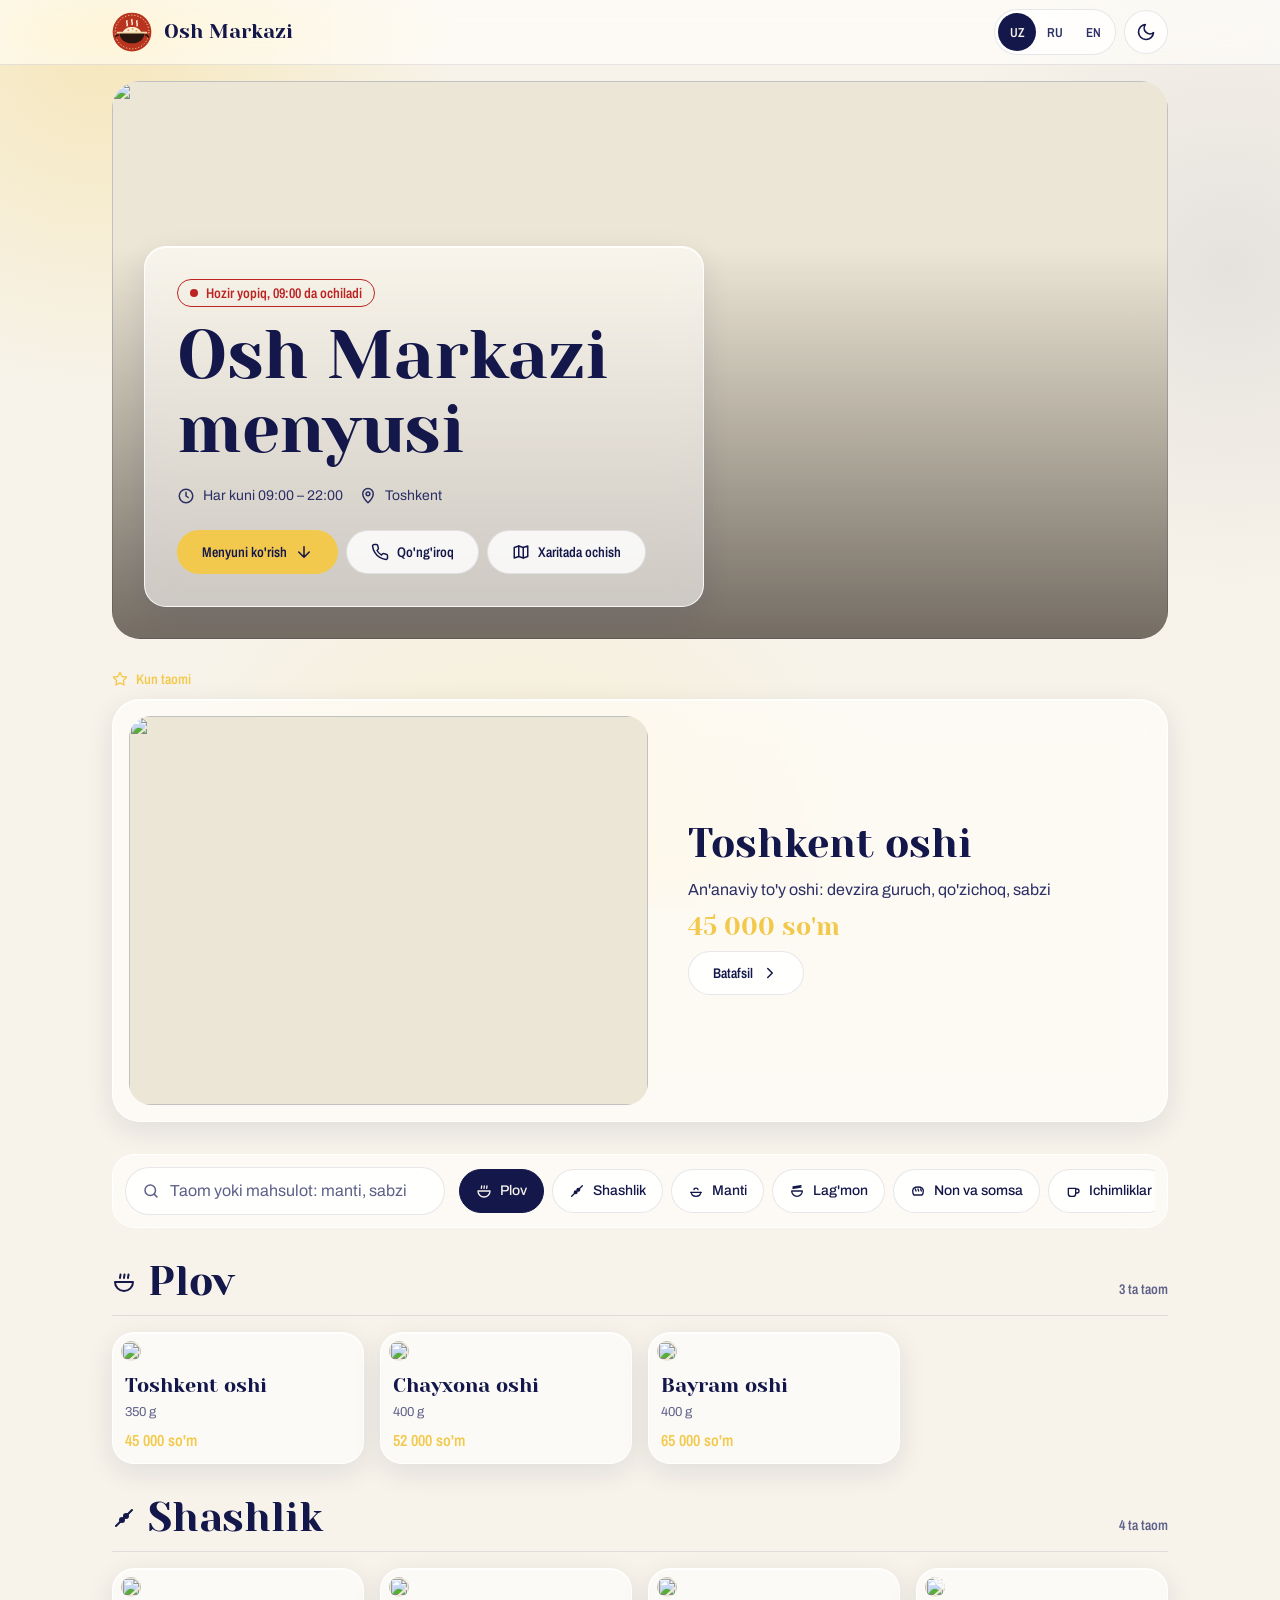
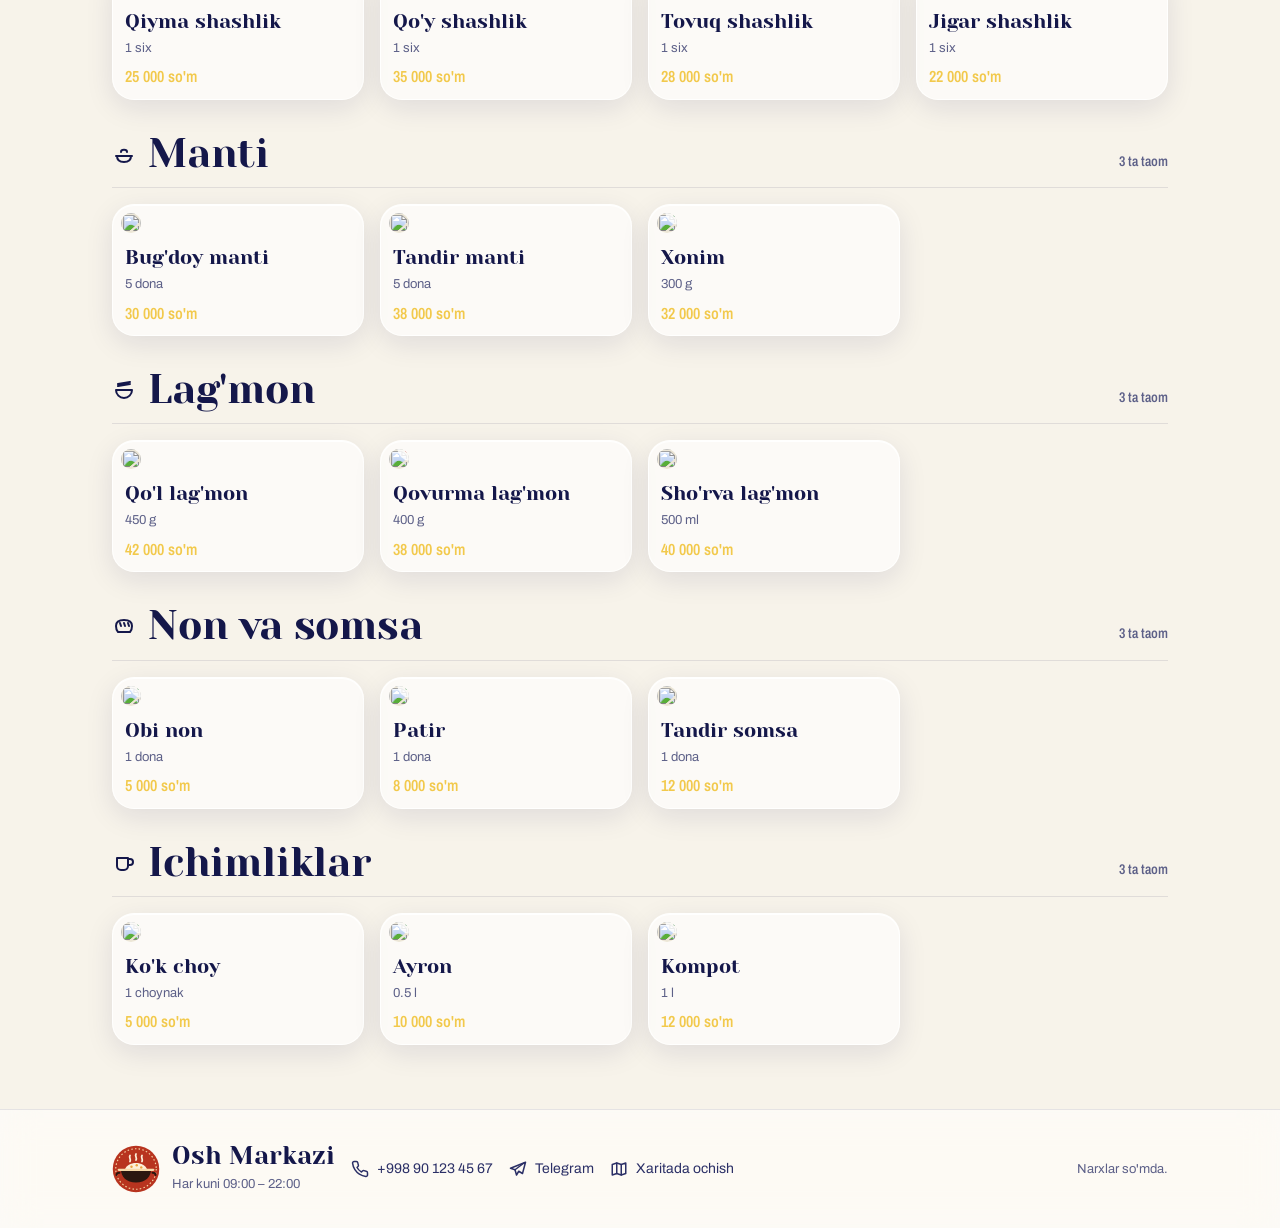
==== commit ac7738e2: "Menu: hero, open status, dish of the day, languages, QR - Hero with cover photo, open/closed badge f" ====
--- a/index.html
+++ b/index.html
@@ -4,25 +4,70 @@
 <meta charset="UTF-8">
 <meta name="viewport" content="width=device-width, initial-scale=1, viewport-fit=cover">
 <meta name="description" content="Osh Markazi menyusi: plov, shashlik, manti, lag'mon, non va ichimliklar narxlari bilan.">
-<meta name="theme-color" content="#14174A">
-<link rel="icon" type="image/png" href="logo.png">
-<link rel="apple-touch-icon" href="logo.png">
+<meta name="theme-color" content="#F7F1E8">
 <title>Osh Markazi menyusi</title>
+<link rel="icon" href="logo.svg" type="image/svg+xml">
 <link rel="preconnect" href="https://fonts.googleapis.com">
 <link rel="preconnect" href="https://fonts.gstatic.com" crossorigin>
 <link href="https://fonts.googleapis.com/css2?family=Yeseva+One&family=Archivo:wght@400;500&family=Archivo+Narrow:wght@600&display=swap" rel="stylesheet">
 <link rel="stylesheet" href="shared.css">
 <style>
 html{scroll-padding-top:0}
-.intro{padding:var(--s7) 0 var(--s5);display:grid;gap:var(--s4)}
-.intro h1{font-size:var(--t-3xl);max-width:14ch}
-.facts{display:flex;flex-wrap:wrap;gap:var(--s2) var(--s4);color:var(--ink-2);font-size:var(--t-sm)}
-.facts a,.facts span{display:inline-flex;align-items:center;gap:var(--s2);min-height:44px;text-decoration:none}
+.brand-logo{width:40px;height:40px;flex:0 0 auto;border-radius:var(--r-sm);object-fit:contain}
+.langs{display:flex;padding:3px;border-radius:var(--r-pill);background:var(--glass-strong);border:1px solid var(--glass-line)}
+.langs button{min-width:38px;min-height:38px;padding:0 var(--s2);border-radius:var(--r-pill);font:600 var(--t-xs)/1 var(--font-label);color:var(--ink-2);
+  transition:background var(--dur) var(--ease),color var(--dur) var(--ease)}
+.langs button:hover{color:var(--ink)}
+.langs button[aria-pressed="true"]{background:var(--ink);color:var(--paper)}
+
+/* hero */
+.hero{position:relative;margin-top:var(--s4);border-radius:var(--r-xl);overflow:hidden;min-height:clamp(380px,62vh,560px);display:flex;align-items:flex-end;background:var(--paper-3)}
+.hero-img{position:absolute;inset:0;width:100%;height:100%;object-fit:cover;animation:heroZoom 1.4s var(--ease) both}
+@keyframes heroZoom{from{transform:scale(1.06);opacity:.4}to{transform:none;opacity:1}}
+.hero::after{content:"";position:absolute;inset:0;background:linear-gradient(180deg,transparent 30%,oklch(15% 0.02 50 / .55) 100%);pointer-events:none}
+.hero-card{position:relative;z-index:1;margin:var(--s4);padding:var(--s5);border-radius:var(--r-lg);max-width:560px;display:grid;gap:var(--s3);
+  animation:rise .7s var(--ease) .15s both}
+@media (min-width:768px){.hero-card{margin:var(--s6);padding:var(--s6)}}
+/* phones: the photo on top, the card overlapping its lower edge, so both are seen */
+@media (max-width:767px){
+  .hero{display:block;min-height:0;background:none;overflow:visible;border-radius:0}
+  .hero-img{position:relative;display:block;aspect-ratio:4/3;height:auto;border-radius:var(--r-xl)}
+  .hero::after{display:none}
+  .hero-card{margin:calc(var(--s7) * -1) var(--s3) 0;padding:var(--s5) var(--s4)}
+  .hero-actions .btn{flex:1 1 auto}
+}
+.hero-card h1{font-size:var(--t-3xl)}
+.status{display:inline-flex;align-items:center;gap:var(--s2);width:max-content;max-width:100%;padding:var(--s1) var(--s3);border-radius:var(--r-pill);
+  font:600 var(--t-sm)/1.3 var(--font-label);border:1px solid currentColor}
+.status::before{content:"";width:8px;height:8px;border-radius:50%;background:currentColor;flex:0 0 auto}
+.status.is-open{color:var(--ok)} .status.is-closed{color:var(--danger)}
+.status.is-open::before{animation:pulse 2s ease-in-out infinite}
+@keyframes pulse{50%{opacity:.35}}
+.facts{display:flex;flex-wrap:wrap;gap:var(--s1) var(--s4);color:var(--ink-2);font-size:var(--t-sm)}
+.facts a,.facts span{display:inline-flex;align-items:center;gap:var(--s2);min-height:36px;text-decoration:none}
 .facts a:hover{text-decoration:underline}
-.draft-note{padding:var(--s3) var(--s4);border-radius:var(--r-md);font-size:var(--t-sm);color:var(--ink-2)}
+.hero-actions{display:flex;flex-wrap:wrap;gap:var(--s2);margin-top:var(--s1)}
+.draft-note{margin-top:var(--s4);padding:var(--s3) var(--s4);border-radius:var(--r-md);font-size:var(--t-sm);color:var(--ink-2)}
+
+/* dish of the day */
+.featured{margin-top:var(--s6)}
+.kicker{display:flex;align-items:center;gap:var(--s2);font:600 var(--t-sm)/1 var(--font-label);color:var(--accent);margin-bottom:var(--s3)}
+.feat-card{display:grid;grid-template-columns:minmax(0,1fr);gap:var(--s4);width:100%;padding:var(--s3);border-radius:var(--r-xl);text-align:left;
+  transition:transform var(--dur) var(--ease),box-shadow var(--dur) var(--ease)}
+.feat-card:hover{transform:translateY(-3px);box-shadow:var(--glass-hi),var(--shadow-lift)}
+@media (min-width:768px){.feat-card{grid-template-columns:minmax(0,1.1fr) minmax(0,1fr);align-items:center;gap:var(--s6);padding:var(--s4)}}
+.feat-photo{aspect-ratio:4/3;border-radius:var(--r-lg);overflow:hidden;background:var(--paper-3)}
+.feat-photo img{width:100%;height:100%;object-fit:cover;transition:transform .8s var(--ease)}
+.feat-card:hover .feat-photo img{transform:scale(1.04)}
+.feat-body{display:grid;gap:var(--s3);padding:var(--s1) var(--s2) var(--s2)}
+.feat-name{font:400 var(--t-2xl)/1.1 var(--font-display)}
+.feat-desc{color:var(--ink-2)}
+.feat-price{font:400 var(--t-xl)/1 var(--font-display);color:var(--accent)}
+html[data-theme="dark"] .feat-price{color:var(--gold)}
+.feat-cta{justify-self:start}
 
 /* sticky search and categories */
-.toolbar{position:sticky;top:64px;z-index:20;margin:0 calc(var(--s4) * -1);padding:var(--s3) var(--s4);
+.toolbar{position:sticky;top:64px;z-index:20;margin:var(--s6) calc(var(--s4) * -1) 0;padding:var(--s3) var(--s4);
   border-width:0 0 1px;border-color:var(--glass-line);box-shadow:none;display:grid;gap:var(--s3)}
 @media (min-width:640px){.toolbar{margin-inline:calc(var(--s5) * -1);padding-inline:var(--s5)}}
 @media (min-width:1024px){.toolbar{margin-inline:0;padding:var(--s3);top:72px;border-radius:var(--r-lg);border-width:1px;border-color:var(--glass-edge);grid-template-columns:minmax(220px,320px) minmax(0,1fr);align-items:center}}
@@ -41,7 +86,7 @@
 .cat-link:hover{border-color:var(--ink)}
 .cat-link[aria-current="true"]{background:var(--ink);color:var(--paper);border-color:var(--ink)}
 
-/* sections and cards: picture, name, price */
+/* sections and cards */
 .section{padding-top:var(--s6)}
 .section-head{display:flex;align-items:baseline;justify-content:space-between;gap:var(--s3);padding-bottom:var(--s3);margin-bottom:var(--s4);border-bottom:1px solid var(--glass-line)}
 .section-head h2{font-size:var(--t-2xl);display:flex;align-items:center;gap:var(--s3)}
@@ -49,20 +94,36 @@
 .dishes{list-style:none;margin:0;padding:0;display:grid;grid-template-columns:repeat(2,minmax(0,1fr));gap:var(--s3)}
 @media (min-width:768px){.dishes{grid-template-columns:repeat(3,minmax(0,1fr));gap:var(--s4)}}
 @media (min-width:1100px){.dishes{grid-template-columns:repeat(4,minmax(0,1fr))}}
+.dishes > li{animation:rise .5s var(--ease) both;animation-delay:calc(var(--i, 0) * 45ms)}
+@keyframes rise{from{opacity:0;transform:translateY(14px)}to{opacity:1;transform:none}}
 .dish{display:flex;flex-direction:column;width:100%;height:100%;padding:var(--s2);border-radius:var(--r-lg);text-align:left;
   transition:transform var(--dur) var(--ease),box-shadow var(--dur) var(--ease)}
 .dish:hover{transform:translateY(-3px);box-shadow:var(--glass-hi),var(--shadow-lift)}
-.dish:active{transform:translateY(0)}
+.dish:active{transform:translateY(0) scale(.99)}
 .photo{position:relative;aspect-ratio:1;border-radius:var(--r-md);overflow:hidden;background:var(--paper-3);display:grid;place-items:center;color:var(--ink-2)}
-.photo img{width:100%;height:100%;object-fit:cover}
-.photo .many{position:absolute;right:var(--s2);bottom:var(--s2);display:inline-flex;align-items:center;gap:var(--s1);padding:var(--s1) var(--s2);border-radius:var(--r-pill);
+.photo img{width:100%;height:100%;object-fit:cover;transition:transform .6s var(--ease)}
+.dish:hover .photo img{transform:scale(1.05)}
+.badges{position:absolute;left:var(--s2);bottom:var(--s2);display:flex;gap:var(--s1)}
+.badge-ic{width:28px;height:28px;display:grid;place-items:center;border-radius:var(--r-pill);background:var(--glass-strong)}
+.badge-ic.spicy{color:var(--danger)} .badge-ic.veg{color:var(--ok)}
+.many{position:absolute;right:var(--s2);bottom:var(--s2);display:inline-flex;align-items:center;gap:var(--s1);padding:var(--s1) var(--s2);border-radius:var(--r-pill);
   background:var(--glass-strong);font:600 var(--t-xs)/1 var(--font-label);color:var(--ink)}
-.dish-name{font:400 var(--t-md)/1.25 var(--font-display);padding:var(--s3) var(--s1) var(--s1)}
-.dish-price{margin-top:auto;padding:0 var(--s1) var(--s1);font:600 var(--t-md)/1.3 var(--font-label);color:var(--price);font-variant-numeric:tabular-nums}
+.dish-name{font:400 var(--t-md)/1.25 var(--font-display);padding:var(--s3) var(--s1) 0}
+.dish-weight{padding:var(--s1) var(--s1) 0;font-size:var(--t-xs);color:var(--muted)}
+.dish-price{margin-top:auto;padding:var(--s2) var(--s1) var(--s1);font:600 var(--t-md)/1.3 var(--font-label);color:var(--accent);font-variant-numeric:tabular-nums}
 html[data-theme="dark"] .dish-price{color:var(--gold)}
 @media (min-width:640px){.dish-name{font-size:var(--t-lg)}}
 
-/* dish detail: carousel, price, ingredients */
+/* loading skeleton */
+.sk{background:linear-gradient(100deg,var(--paper-3) 30%,var(--paper-2) 50%,var(--paper-3) 70%);background-size:300% 100%;animation:shimmer 1.4s linear infinite;border-radius:var(--r-sm)}
+@keyframes shimmer{to{background-position:-150% 0}}
+.sk-card{padding:var(--s2);border-radius:var(--r-lg)}
+.sk-photo{aspect-ratio:1;border-radius:var(--r-md)}
+.sk-line{height:14px;margin:var(--s3) var(--s1) 0}
+.sk-line.short{width:45%}
+.sk-head{height:32px;width:40%;margin:var(--s6) 0 var(--s4)}
+
+/* dish detail */
 .carousel{position:relative;margin:0 0 var(--s4)}
 .track{display:flex;overflow-x:auto;scroll-snap-type:x mandatory;scrollbar-width:none;border-radius:var(--r-lg);background:var(--paper-3);overscroll-behavior-x:contain}
 .track::-webkit-scrollbar{display:none}
@@ -77,16 +138,25 @@
 .dot::before{content:"";width:8px;height:8px;border-radius:var(--r-pill);background:var(--rule);transition:background var(--dur) var(--ease),width var(--dur) var(--ease)}
 .dot[aria-current="true"]::before{background:var(--ink);width:20px}
 .counter{position:absolute;left:var(--s3);top:var(--s3);z-index:2;padding:var(--s1) var(--s2);border-radius:var(--r-pill);background:var(--glass-strong);font:600 var(--t-xs)/1 var(--font-label)}
+.meta{display:flex;flex-wrap:wrap;gap:var(--s2);margin-bottom:var(--s4)}
+.meta .pill.spicy{color:var(--danger)} .meta .pill.veg{color:var(--ok)}
 .detail-price{display:flex;align-items:baseline;justify-content:space-between;gap:var(--s3);padding:var(--s3) 0;border-bottom:1px solid var(--glass-line);margin-bottom:var(--s4)}
-.detail-price strong{font:400 var(--t-2xl)/1 var(--font-display);color:var(--price)}
+.detail-price strong{font:400 var(--t-2xl)/1 var(--font-display);color:var(--accent)}
 html[data-theme="dark"] .detail-price strong{color:var(--gold)}
+.portions{list-style:none;margin:0 0 var(--s4);padding:0;border-radius:var(--r-md);overflow:hidden;border:1px solid var(--glass-line)}
+.portions li{display:flex;justify-content:space-between;gap:var(--s3);padding:var(--s3) var(--s4);background:var(--paper-2)}
+.portions li + li{border-top:1px solid var(--glass-line)}
+.portions strong{font:600 var(--t-md)/1.3 var(--font-label);color:var(--accent);font-variant-numeric:tabular-nums}
 .detail-desc{color:var(--ink-2);margin-bottom:var(--s4)}
-.ing-title{font:600 var(--t-sm)/1.3 var(--font-label);color:var(--ink-2);margin:0 0 var(--s2)}
+.sub-title{font:600 var(--t-sm)/1.3 var(--font-label);color:var(--ink-2);margin:0 0 var(--s2)}
 .ing{list-style:none;margin:0;padding:0;display:flex;flex-wrap:wrap;gap:var(--s2)}
 .ing li{padding:var(--s2) var(--s3);border-radius:var(--r-pill);background:var(--paper-2);border:1px solid var(--glass-line);font-size:var(--t-sm)}
 
 .foot{margin-top:var(--s8);padding:var(--s6) 0 calc(var(--s6) + env(safe-area-inset-bottom));border-width:1px 0 0;border-color:var(--glass-line);box-shadow:none}
-.foot .wrap{display:flex;flex-wrap:wrap;justify-content:space-between;gap:var(--s4)}
+.foot .wrap{display:grid;gap:var(--s4)}
+@media (min-width:768px){.foot .wrap{grid-template-columns:auto 1fr auto;align-items:center}}
+.foot-brand{display:flex;align-items:center;gap:var(--s3)}
+.foot-brand img{width:48px;height:48px}
 .foot strong{font:400 var(--t-xl)/1.1 var(--font-display)}
 .foot small{color:var(--muted);font-size:var(--t-xs)}
 </style>
@@ -95,35 +165,51 @@
 
 <header class="top glass">
   <div class="wrap">
-    <a class="brand" href="#top" aria-label="Menyu boshiga">
-      <span class="brand-mark" id="brandMark"></span>
+    <a class="brand" href="#top" id="brandLink">
+      <img class="brand-logo" id="brandLogo" src="logo.svg" alt="" width="40" height="40">
       <span class="brand-name" id="brandName">Osh Markazi</span>
     </a>
     <div class="top-actions">
-      <button class="icon-btn" id="themeBtn" type="button" aria-label="Qorong'i rejim"></button>
+      <div class="langs" role="group" id="langs"></div>
+      <button class="icon-btn" id="themeBtn" type="button"></button>
     </div>
   </div>
 </header>
 
 <main class="wrap" id="top">
-  <section class="intro" aria-labelledby="menuTitle">
-    <h1 id="menuTitle">Menyu</h1>
-    <div class="facts" id="facts"></div>
-    <p class="draft-note glass" id="draftNote" hidden>Bu admin qoralamasi, faqat shu brauzerda ko'rinadi. Mijozlar <code>menu.json</code> dagi menyuni ko'radi.</p>
+  <section class="hero" aria-labelledby="menuTitle">
+    <img class="hero-img" id="heroImg" alt="" decoding="async" fetchpriority="high">
+    <div class="hero-card glass">
+      <span class="status" id="status" hidden></span>
+      <h1 id="menuTitle">Osh Markazi</h1>
+      <div class="facts" id="facts"></div>
+      <div class="hero-actions" id="heroActions"></div>
+    </div>
   </section>
+  <p class="draft-note glass" id="draftNote" hidden></p>
+
+  <section class="featured" id="featured" hidden aria-labelledby="featTitle"></section>
 
   <div class="toolbar glass" id="toolbar">
     <div class="search" role="search">
       <span id="searchIco" aria-hidden="true"></span>
-      <label class="vh" for="q">Taom qidirish</label>
-      <input id="q" type="search" placeholder="Taom yoki mahsulot: manti, sabzi" autocomplete="off" enterkeyhint="search">
-      <button class="clear" id="clearQ" type="button" aria-label="Qidiruvni tozalash" hidden></button>
+      <label class="vh" for="q" id="qLabel">Taom qidirish</label>
+      <input id="q" type="search" autocomplete="off" enterkeyhint="search">
+      <button class="clear" id="clearQ" type="button" hidden></button>
     </div>
-    <nav class="cats" id="catNav" aria-label="Kategoriyalar"></nav>
+    <nav class="cats" id="catNav"></nav>
   </div>
   <p class="vh" id="searchStatus" aria-live="polite"></p>
 
-  <div id="menu"></div>
+  <div id="menu" aria-busy="true">
+    <div class="sk sk-head"></div>
+    <ul class="dishes" aria-hidden="true">
+      <li><div class="sk-card glass"><div class="sk sk-photo"></div><div class="sk sk-line"></div><div class="sk sk-line short"></div></div></li>
+      <li><div class="sk-card glass"><div class="sk sk-photo"></div><div class="sk sk-line"></div><div class="sk sk-line short"></div></div></li>
+      <li><div class="sk-card glass"><div class="sk sk-photo"></div><div class="sk sk-line"></div><div class="sk sk-line short"></div></div></li>
+      <li><div class="sk-card glass"><div class="sk sk-photo"></div><div class="sk sk-line"></div><div class="sk sk-line short"></div></div></li>
+    </ul>
+  </div>
 </main>
 
 <footer class="foot glass">
@@ -138,24 +224,26 @@
 <script>
 let MENU = null;
 let query = '';
+let wantDraft = false;
 const reduceMotion = matchMedia('(prefers-reduced-motion: reduce)').matches;
 const scrollBehavior = () => (reduceMotion ? 'auto' : 'smooth');
 
 async function boot() {
+  initLang();
   initTheme();
   initSheet();
-  $('#brandMark').innerHTML = '<img src="logo.png" alt="" width="40" height="40">';
   $('#searchIco').innerHTML = svg('search', 18);
   $('#clearQ').innerHTML = svg('x', 16);
-
-  const wantDraft = new URLSearchParams(location.search).has('draft');
+  renderStatic();
+
+  wantDraft = new URLSearchParams(location.search).has('draft');
   const draft = loadDraft();
   const published = wantDraft ? null : await loadPublished();
   MENU = (wantDraft && draft) || published || draft || defaultMenu();
   $('#draftNote').hidden = !(wantDraft && MENU === draft);
 
-  renderHeader();
-  renderSections();
+  renderAll();
+  $('#menu').removeAttribute('aria-busy');
 
   let typing = 0;
   $('#q').addEventListener('input', e => {
@@ -171,51 +259,134 @@
     q.value = ''; query = ''; $('#clearQ').hidden = true;
     renderSections(); announce(); q.focus();
   });
+  $('#langs').addEventListener('click', e => {
+    const b = e.target.closest('[data-lang]');
+    if (!b || b.dataset.lang === LANG) return;
+    setLang(b.dataset.lang);
+    applyTheme(document.documentElement.getAttribute('data-theme'));
+    renderStatic();
+    renderAll();
+    $(`#langs [data-lang="${LANG}"]`).focus();
+  });
   $('#catNav').addEventListener('click', onCatClick);
-  $('#menu').addEventListener('click', e => {
+  document.addEventListener('click', e => {
     const b = e.target.closest('[data-dish]');
     if (b) openDish(b.dataset.dish);
+    if (e.target.closest('[data-go-menu]')) {
+      const y = $('#toolbar').getBoundingClientRect().top + scrollY - parseFloat(getComputedStyle($('#toolbar')).top);
+      window.scrollTo({ top: Math.max(0, y), behavior: scrollBehavior() });
+    }
   });
   window.addEventListener('scroll', onScroll, { passive: true });
   window.addEventListener('resize', onScroll, { passive: true });
+  setInterval(renderStatus, 60000);
   window.addEventListener('storage', e => {
-    if (wantDraft && e.key === STORE_KEY) { const d = loadDraft(); if (d) { MENU = d; renderHeader(); renderSections(); } }
-  });
-}
-
-/* ---------- header and footer ---------- */
+    if (wantDraft && e.key === STORE_KEY) { const d = loadDraft(); if (d) { MENU = d; renderAll(); } }
+  });
+}
+
+/* ---------- language-dependent chrome ---------- */
+function renderStatic() {
+  $('#langs').setAttribute('aria-label', t('lang'));
+  $('#langs').innerHTML = LANGS.map(l =>
+    `<button type="button" data-lang="${l}" aria-pressed="${l === LANG}" lang="${l}" aria-label="${LANG_NAMES[l]}">${LANG_SHORT[l]}</button>`).join('');
+  $('#qLabel').textContent = t('search');
+  $('#q').placeholder = t('searchPh');
+  $('#clearQ').setAttribute('aria-label', t('clear'));
+  $('#catNav').setAttribute('aria-label', t('cats'));
+  $('#brandLink').setAttribute('aria-label', t('toTop'));
+  $('#draftNote').textContent = t('draft');
+}
+
+function renderAll() {
+  renderHeader();
+  renderFeatured();
+  renderSections();
+}
+
+/* ---------- hero and footer ---------- */
+function renderStatus() {
+  if (!MENU) return;
+  const st = openState(MENU.settings);
+  const el = $('#status');
+  el.hidden = false;
+  el.className = 'status ' + (st.open ? 'is-open' : 'is-closed');
+  el.textContent = st.allDay ? t('allDay') : `${st.open ? t('open') : t('closed')}, ${st.open ? t('until', st.at) : t('opensAt', st.at)}`;
+}
 function renderHeader() {
-  const st = MENU.settings;
-  document.title = `${st.name} menyusi`;
-  $('#brandName').textContent = st.name;
-  $('#menuTitle').textContent = `${st.name} menyusi`;
-  const tel = telHref(st.phone), tg = telegramHref(st.telegram);
-  const contact = (tel ? `<a href="${esc(tel)}">${svg('phone', 18)}${esc(st.phone)}</a>` : '') +
-    (tg ? `<a href="${esc(tg)}" target="_blank" rel="noopener noreferrer">${svg('telegram', 18)}Telegram</a>` : '');
+  const s = MENU.settings;
+  document.title = t('menuOf', s.name);
+  $('#brandName').textContent = s.name;
+  $('#brandLogo').src = logoImage(s);
+  $('#menuTitle').textContent = t('menuOf', s.name);
+  const hero = $('#heroImg');
+  if (hero.getAttribute('src') !== coverImage(s)) hero.src = coverImage(s);
+  renderStatus();
+
+  const tel = telHref(s.phone), tg = telegramHref(s.telegram), map = mapHref(s);
   $('#facts').innerHTML =
-    (st.hours ? `<span>${svg('clock', 18)}${esc(st.hours)}</span>` : '') +
-    (st.address ? `<span>${svg('location', 18)}${esc(st.address)}</span>` : '') + contact;
+    `<span>${svg('clock', 18)}${esc(hoursText(s))}</span>` +
+    (s.address ? (map ? `<a href="${esc(map)}" target="_blank" rel="noopener noreferrer">${svg('location', 18)}${esc(s.address)}</a>` : `<span>${svg('location', 18)}${esc(s.address)}</span>`) : '');
+  $('#heroActions').innerHTML =
+    `<button class="btn btn-primary" type="button" data-go-menu>${t('seeMenu')}${svg('down', 18)}</button>` +
+    (tel ? `<a class="btn btn-ghost" href="${esc(tel)}">${svg('phone', 18)}${t('call')}</a>` : '') +
+    (map ? `<a class="btn btn-ghost" href="${esc(map)}" target="_blank" rel="noopener noreferrer">${svg('map', 18)}${t('onMap')}</a>` : '');
+
   $('#foot').innerHTML = `
-    <div><strong>${esc(st.name)}</strong><br><small>${esc(st.hours || '')}</small></div>
-    <div class="facts">${contact}</div>
-    <small>Narxlar ${esc(st.currency)}da.</small>`;
+    <div class="foot-brand"><img src="${esc(logoImage(s))}" alt="" width="48" height="48"><div><strong>${esc(s.name)}</strong><br><small>${esc(hoursText(s))}</small></div></div>
+    <div class="facts">
+      ${tel ? `<a href="${esc(tel)}">${svg('phone', 18)}${esc(s.phone)}</a>` : ''}
+      ${tg ? `<a href="${esc(tg)}" target="_blank" rel="noopener noreferrer">${svg('telegram', 18)}Telegram</a>` : ''}
+      ${map ? `<a href="${esc(map)}" target="_blank" rel="noopener noreferrer">${svg('map', 18)}${t('onMap')}</a>` : ''}
+    </div>
+    <small>${esc(t('currencyNote', s.currency))}</small>`;
+}
+
+/* ---------- prices ---------- */
+function priceLabel(d) {
+  const cur = MENU.settings.currency;
+  if (!d.variants.length) return fmtPrice(d.price, cur);
+  const p = fmtPrice(basePrice(d), cur);
+  return LANG === 'uz' ? `${p} ${t('from')}` : `${t('from')} ${p}`;
+}
+const flagBadges = d => d.flags.length
+  ? `<span class="badges">${d.flags.map(f => `<span class="badge-ic ${f}" title="${esc(t(f))}">${svg(FLAGS[f], 16)}<span class="vh">${esc(t(f))}</span></span>`).join('')}</span>`
+  : '';
+
+/* ---------- dish of the day ---------- */
+function renderFeatured() {
+  const d = MENU.dishes.find(x => x.id === MENU.settings.featuredId && x.available);
+  const box = $('#featured');
+  box.hidden = !d;
+  if (!d) { box.innerHTML = ''; return; }
+  const img = dishImage(d, 1000);
+  box.innerHTML = `
+    <p class="kicker">${svg('star', 16)}<span id="featTitle">${t('featured')}</span></p>
+    <button type="button" class="feat-card glass" data-dish="${esc(d.id)}">
+      <span class="feat-photo">${img ? `<img src="${esc(img)}" alt="" loading="lazy">` : ''}</span>
+      <span class="feat-body">
+        <span class="feat-name">${esc(tr(d, 'name'))}</span>
+        ${tr(d, 'desc') ? `<span class="feat-desc">${esc(tr(d, 'desc'))}</span>` : ''}
+        <span class="feat-price">${esc(priceLabel(d))}</span>
+        <span class="btn btn-ghost feat-cta">${t('details')}${svg('chevronRight', 18)}</span>
+      </span>
+    </button>`;
 }
 
 /* ---------- search ---------- */
-function matches(d, catLabel) {
+function matches(d, c) {
   if (!query) return true;
-  return [d.name, d.desc, d.ing, catLabel].some(t => norm(t).includes(query));
+  return [d.name, d.desc, d.ing, tr(d, 'name'), tr(d, 'desc'), tr(d, 'ing'), c.name, tr(c, 'name')].some(x => norm(x).includes(query));
 }
 function groups() {
   return MENU.cats
-    .map(c => ({ c, list: MENU.dishes.filter(d => d.available && d.cat === c.id && matches(d, c.name)) }))
+    .map(c => ({ c, list: MENU.dishes.filter(d => d.available && d.cat === c.id && matches(d, c)) }))
     .filter(g => g.list.length);
 }
 function announce() {
   const n = $$('.dish').length;
-  $('#searchStatus').textContent = query ? (n ? `${n} ta taom topildi` : 'Hech narsa topilmadi') : '';
-}
-/* When the search bar is stuck at the top, bring the first result up to it. */
+  $('#searchStatus').textContent = query ? (n ? t('found', n) : t('nothing')) : '';
+}
 function revealResults() {
   const y = $('#menu').getBoundingClientRect().top + scrollY - stickyBottom() - 8;
   if (scrollY > y) window.scrollTo({ top: Math.max(0, y), behavior: 'auto' });
@@ -223,30 +394,30 @@
 
 /* ---------- sections ---------- */
 function renderSections() {
-  const cur = MENU.settings.currency;
   const gs = groups();
-
   $('#catNav').innerHTML = gs.map(({ c }) =>
-    `<a class="cat-link" href="#cat-${esc(c.id)}" data-cat="${esc(c.id)}" aria-current="false">${svg(c.icon, 16)}${esc(c.name)}</a>`).join('');
+    `<a class="cat-link" href="#cat-${esc(c.id)}" data-cat="${esc(c.id)}" aria-current="false">${svg(c.icon, 16)}${esc(tr(c, 'name'))}</a>`).join('');
 
   if (!gs.length) {
-    $('#menu').innerHTML = `<div class="empty"><h3>Hech narsa topilmadi</h3><p>Boshqa so'z bilan qidiring yoki qidiruvni tozalang.</p></div>`;
+    $('#menu').innerHTML = `<div class="empty"><h3>${t('nothing')}</h3><p>${t('nothingSub')}</p></div>`;
     return;
   }
   $('#menu').innerHTML = gs.map(({ c, list }) => `
     <section class="section" id="cat-${esc(c.id)}" data-cat="${esc(c.id)}" aria-labelledby="h-${esc(c.id)}">
       <div class="section-head">
-        <h2 id="h-${esc(c.id)}">${svg(c.icon, 24)}${esc(c.name)}</h2>
-        <span class="count">${list.length} ta taom</span>
+        <h2 id="h-${esc(c.id)}">${svg(c.icon, 24)}${esc(tr(c, 'name'))}</h2>
+        <span class="count">${esc(t('dishes', list.length))}</span>
       </div>
       <ul class="dishes">
-        ${list.map(d => {
+        ${list.map((d, i) => {
           const imgs = dishImages(d, 600);
-          return `<li><button type="button" class="dish glass" data-dish="${esc(d.id)}" aria-label="${esc(d.name)}, ${esc(fmtPrice(d.price, cur))}">
+          return `<li style="--i:${Math.min(i, 8)}"><button type="button" class="dish glass" data-dish="${esc(d.id)}" aria-label="${esc(tr(d, 'name'))}, ${esc(priceLabel(d))}">
             <span class="photo">${imgs.length ? `<img src="${esc(imgs[0])}" alt="" loading="lazy" decoding="async">` : svg(c.icon, 40)}
+              ${flagBadges(d)}
               ${imgs.length > 1 ? `<span class="many">${svg('image', 12)}${imgs.length}</span>` : ''}</span>
-            <span class="dish-name">${esc(d.name)}</span>
-            <span class="dish-price">${esc(fmtPrice(d.price, cur))}</span>
+            <span class="dish-name">${esc(tr(d, 'name'))}</span>
+            ${d.weight ? `<span class="dish-weight">${esc(d.weight)}</span>` : ''}
+            <span class="dish-price">${esc(priceLabel(d))}</span>
           </button></li>`;
         }).join('')}
       </ul>
@@ -276,20 +447,24 @@
   window.scrollTo({ top: Math.max(0, y), behavior: scrollBehavior() });
   history.replaceState(null, '', '#cat-' + a.dataset.cat);
 }
-let ticking = false;
+/* Throttled by time, not by animation frames, so it also runs in background or throttled tabs. */
+let lastSpy = 0, spyTrail = 0;
 function onScroll() {
-  if (ticking || navLock) return;
-  ticking = true;
-  requestAnimationFrame(() => {
-    ticking = false;
-    const secs = $$('.section');
-    if (!secs.length) return;
-    const line = stickyBottom() + 24;
-    let cur = secs[0];
-    for (const s of secs) { if (s.getBoundingClientRect().top <= line) cur = s; else break; }
-    if (innerHeight + scrollY >= document.documentElement.scrollHeight - 4) cur = secs[secs.length - 1];
-    setActive(cur.dataset.cat);
-  });
+  if (navLock) return;
+  clearTimeout(spyTrail);
+  const now = performance.now();
+  if (now - lastSpy > 80) { lastSpy = now; updateActive(); }
+  else spyTrail = setTimeout(updateActive, 100);
+}
+function updateActive() {
+  if (navLock) return;
+  const secs = $$('.section');
+  if (!secs.length) return;
+  const line = stickyBottom() + 24;
+  let cur = secs[0];
+  for (const s of secs) { if (s.getBoundingClientRect().top <= line) cur = s; else break; }
+  if (innerHeight + scrollY >= document.documentElement.scrollHeight - 4) cur = secs[secs.length - 1];
+  setActive(cur.dataset.cat);
 }
 function setActive(id) {
   const strip = $('#catNav');
@@ -298,7 +473,7 @@
     if ((a.getAttribute('aria-current') === 'true') === on) return;
     a.setAttribute('aria-current', on ? 'true' : 'false');
     /* instant: a second smooth scroll would cancel the page's own smooth scroll in Chrome */
-    if (on) strip.scrollLeft = a.offsetLeft - (strip.clientWidth - a.offsetWidth) / 2;
+    if (on) strip.scrollLeft = (a.offsetLeft - strip.offsetLeft) - (strip.clientWidth - a.offsetWidth) / 2;
   });
 }
 
@@ -306,29 +481,37 @@
 function openDish(id) {
   const d = MENU.dishes.find(x => x.id === id);
   if (!d) return;
+  const name = tr(d, 'name');
   const imgs = dishImages(d, 1000);
-  const ings = ingList(d.ing);
+  const ings = ingList(tr(d, 'ing'));
   const many = imgs.length > 1;
+  const cur = MENU.settings.currency;
   openSheet(`
     <div class="sheet-head">
-      <h2>${esc(d.name)}</h2>
-      <button class="icon-btn" type="button" data-close aria-label="Yopish">${svg('x', 20)}</button>
+      <h2>${esc(name)}</h2>
+      <button class="icon-btn" type="button" data-close aria-label="${t('close')}">${svg('x', 20)}</button>
     </div>
     ${imgs.length ? `
-    <div class="carousel" role="region" aria-roledescription="karusel" aria-label="${esc(d.name)} rasmlari">
+    <div class="carousel" role="region" aria-roledescription="carousel" aria-label="${esc(t('photos', name))}">
       ${many ? `<span class="counter" id="counter" aria-hidden="true">1 / ${imgs.length}</span>` : ''}
-      <div class="track" id="track" ${many ? 'tabindex="0" aria-label="Rasmlar: chap va o\'ng tugmalar bilan almashtiring"' : ''}>
-        ${imgs.map((src, i) => `<figure class="slide" role="group" aria-roledescription="slayd" aria-label="${i + 1}-rasm, jami ${imgs.length}">
-          <img src="${esc(src)}" alt="${esc(d.name)}, ${i + 1}-rasm" ${i ? 'loading="lazy"' : ''}></figure>`).join('')}
+      <div class="track" id="track" ${many ? `tabindex="0" aria-label="${esc(t('photos', name))}"` : ''}>
+        ${imgs.map((src, i) => `<figure class="slide" role="group" aria-roledescription="slide" aria-label="${esc(t('photoN', i + 1, imgs.length))}">
+          <img src="${esc(src)}" alt="${esc(name)}, ${i + 1}" ${i ? 'loading="lazy"' : ''}></figure>`).join('')}
       </div>
       ${many ? `
-      <button class="icon-btn nav-btn prev" type="button" id="prev" aria-label="Oldingi rasm" disabled>${svg('chevronLeft', 20)}</button>
-      <button class="icon-btn nav-btn next" type="button" id="next" aria-label="Keyingi rasm">${svg('chevronRight', 20)}</button>
-      <div class="dots">${imgs.map((_, i) => `<button class="dot" type="button" data-go="${i}" aria-label="${i + 1}-rasm" aria-current="${i === 0}"></button>`).join('')}</div>` : ''}
+      <button class="icon-btn nav-btn prev" type="button" id="prev" aria-label="${t('prev')}" disabled>${svg('chevronLeft', 20)}</button>
+      <button class="icon-btn nav-btn next" type="button" id="next" aria-label="${t('next')}">${svg('chevronRight', 20)}</button>
+      <div class="dots">${imgs.map((_, i) => `<button class="dot" type="button" data-go="${i}" aria-label="${esc(t('photoN', i + 1, imgs.length))}" aria-current="${i === 0}"></button>`).join('')}</div>` : ''}
     </div>` : ''}
-    <div class="detail-price"><span class="label">Narxi</span><strong>${esc(fmtPrice(d.price, MENU.settings.currency))}</strong></div>
-    ${d.desc ? `<p class="detail-desc">${esc(d.desc)}</p>` : ''}
-    ${ings.length ? `<h3 class="ing-title">Tarkibi</h3><ul class="ing">${ings.map(x => `<li>${esc(x)}</li>`).join('')}</ul>` : ''}
+    ${(d.weight || d.flags.length) ? `<div class="meta">
+      ${d.weight ? `<span class="pill">${svg('scale', 14)}${esc(t('weight'))}: ${esc(d.weight)}</span>` : ''}
+      ${d.flags.map(f => `<span class="pill ${f}">${svg(FLAGS[f], 14)}${esc(t(f))}</span>`).join('')}
+    </div>` : ''}
+    ${d.variants.length
+      ? `<h3 class="sub-title">${t('portions')}</h3><ul class="portions">${d.variants.map(v => `<li><span>${esc(v.name)}</span><strong>${esc(fmtPrice(v.price, cur))}</strong></li>`).join('')}</ul>`
+      : `<div class="detail-price"><span class="label">${t('price')}</span><strong>${esc(fmtPrice(d.price, cur))}</strong></div>`}
+    ${tr(d, 'desc') ? `<p class="detail-desc">${esc(tr(d, 'desc'))}</p>` : ''}
+    ${ings.length ? `<h3 class="sub-title">${t('ing')}</h3><ul class="ing">${ings.map(x => `<li>${esc(x)}</li>`).join('')}</ul>` : ''}
   `);
   if (many) initCarousel(imgs.length);
 }
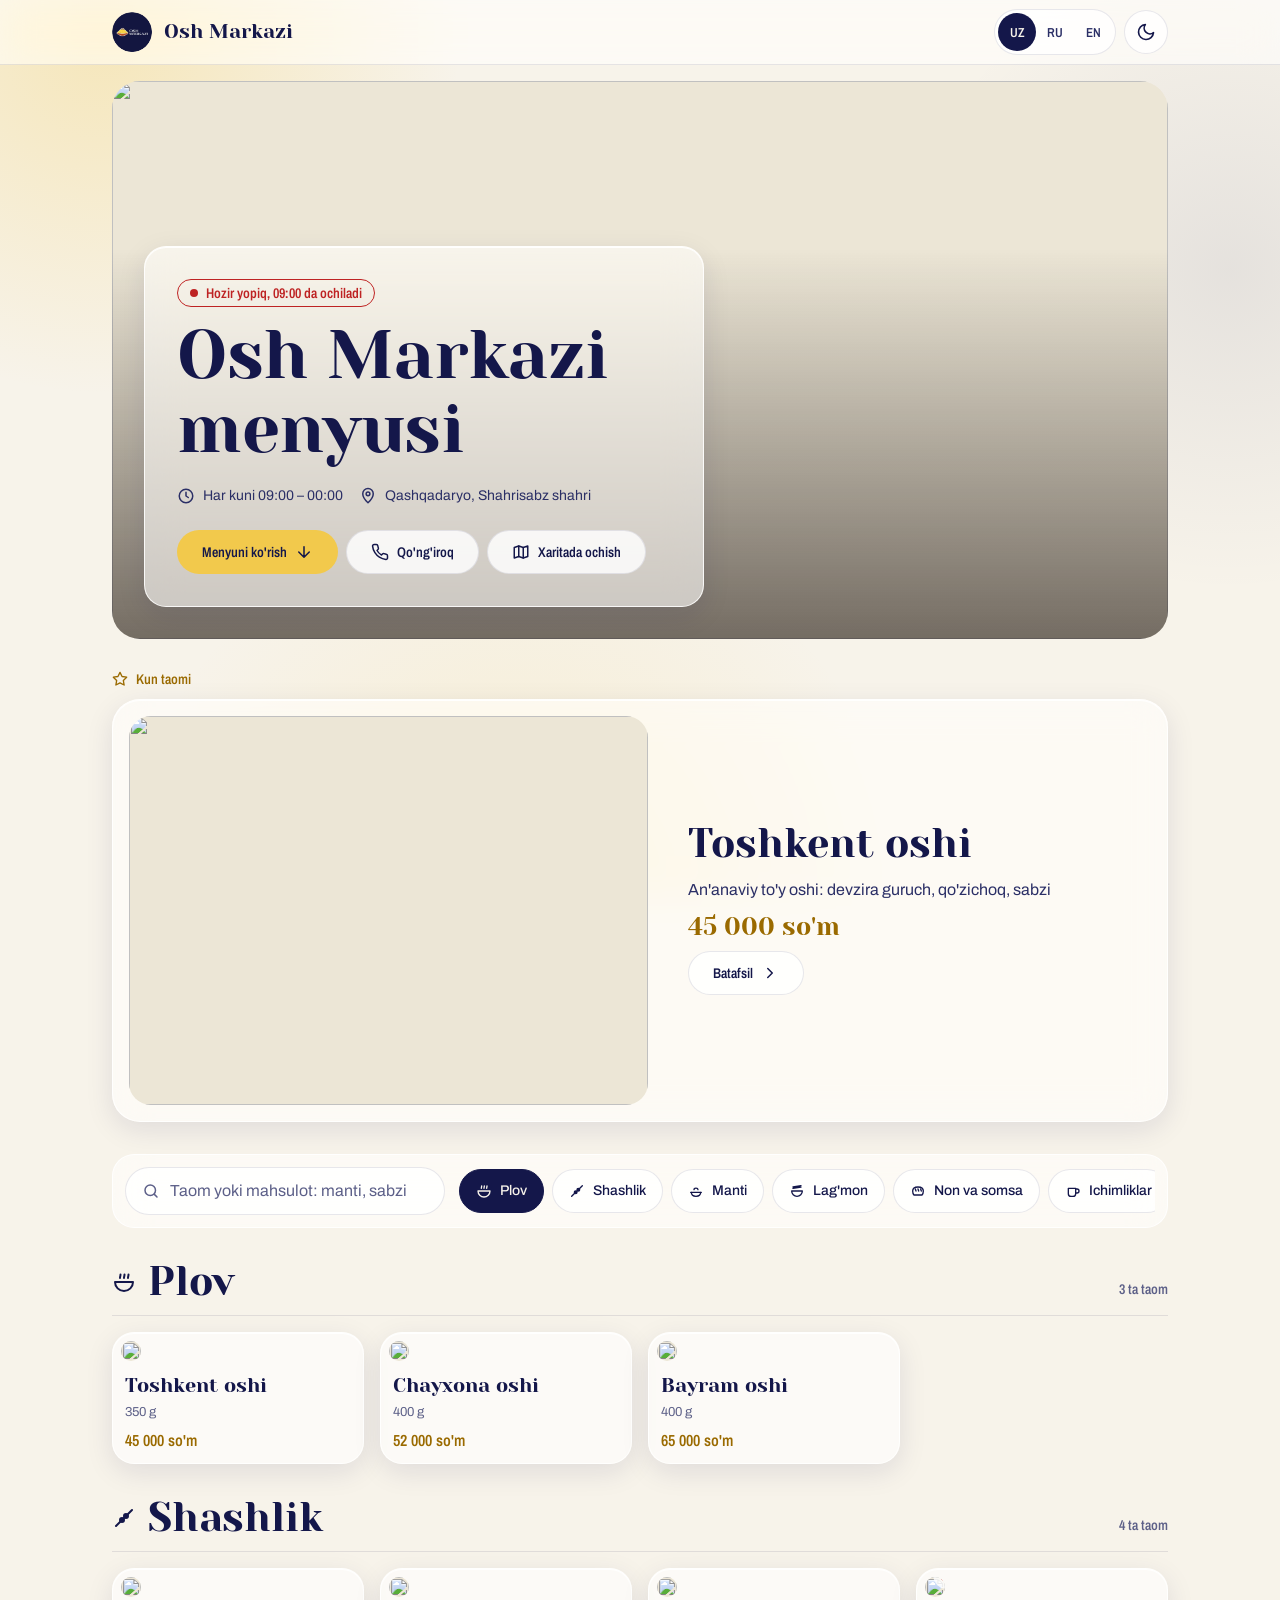
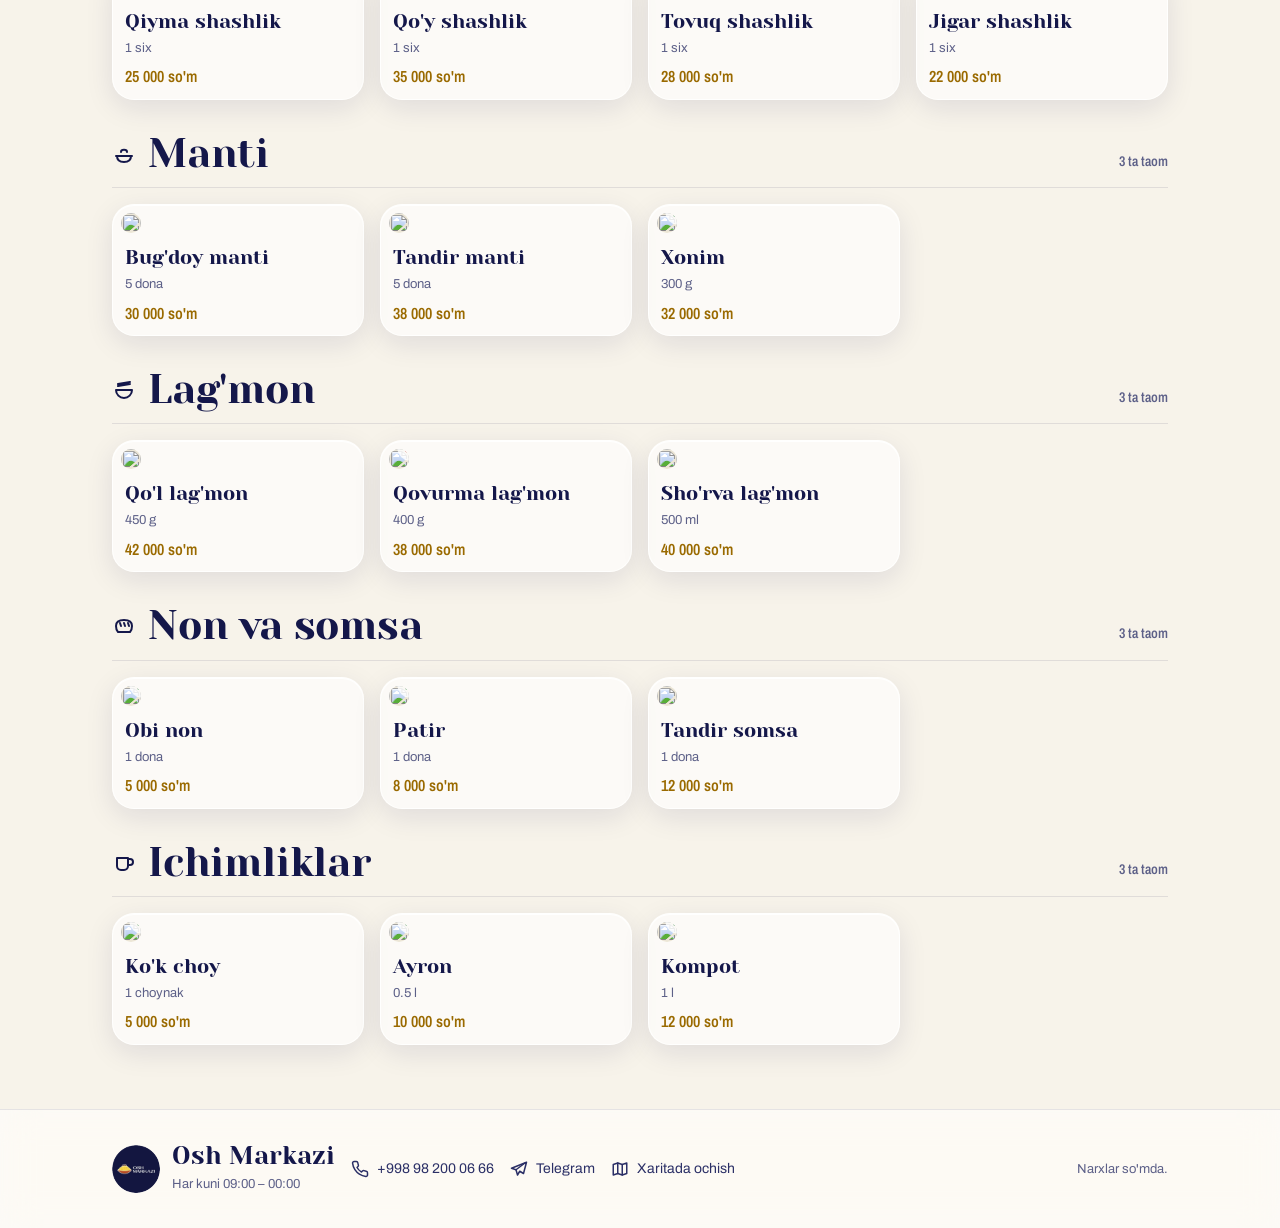
==== commit d4561299: "Merge GitHub design (navy and gold, real logo and details) with new menu features Keeps the palette," ====
--- a/index.html
+++ b/index.html
@@ -4,16 +4,17 @@
 <meta charset="UTF-8">
 <meta name="viewport" content="width=device-width, initial-scale=1, viewport-fit=cover">
 <meta name="description" content="Osh Markazi menyusi: plov, shashlik, manti, lag'mon, non va ichimliklar narxlari bilan.">
-<meta name="theme-color" content="#F7F1E8">
+<meta name="theme-color" content="#14174A">
 <title>Osh Markazi menyusi</title>
-<link rel="icon" href="logo.svg" type="image/svg+xml">
+<link rel="icon" type="image/png" href="logo.png">
+<link rel="apple-touch-icon" href="logo.png">
 <link rel="preconnect" href="https://fonts.googleapis.com">
 <link rel="preconnect" href="https://fonts.gstatic.com" crossorigin>
 <link href="https://fonts.googleapis.com/css2?family=Yeseva+One&family=Archivo:wght@400;500&family=Archivo+Narrow:wght@600&display=swap" rel="stylesheet">
 <link rel="stylesheet" href="shared.css">
 <style>
 html{scroll-padding-top:0}
-.brand-logo{width:40px;height:40px;flex:0 0 auto;border-radius:var(--r-sm);object-fit:contain}
+.brand-logo{width:40px;height:40px;flex:0 0 auto;border-radius:var(--r-pill);object-fit:cover}
 .langs{display:flex;padding:3px;border-radius:var(--r-pill);background:var(--glass-strong);border:1px solid var(--glass-line)}
 .langs button{min-width:38px;min-height:38px;padding:0 var(--s2);border-radius:var(--r-pill);font:600 var(--t-xs)/1 var(--font-label);color:var(--ink-2);
   transition:background var(--dur) var(--ease),color var(--dur) var(--ease)}
@@ -51,7 +52,7 @@
 
 /* dish of the day */
 .featured{margin-top:var(--s6)}
-.kicker{display:flex;align-items:center;gap:var(--s2);font:600 var(--t-sm)/1 var(--font-label);color:var(--accent);margin-bottom:var(--s3)}
+.kicker{display:flex;align-items:center;gap:var(--s2);font:600 var(--t-sm)/1 var(--font-label);color:var(--price);margin-bottom:var(--s3)}
 .feat-card{display:grid;grid-template-columns:minmax(0,1fr);gap:var(--s4);width:100%;padding:var(--s3);border-radius:var(--r-xl);text-align:left;
   transition:transform var(--dur) var(--ease),box-shadow var(--dur) var(--ease)}
 .feat-card:hover{transform:translateY(-3px);box-shadow:var(--glass-hi),var(--shadow-lift)}
@@ -62,7 +63,7 @@
 .feat-body{display:grid;gap:var(--s3);padding:var(--s1) var(--s2) var(--s2)}
 .feat-name{font:400 var(--t-2xl)/1.1 var(--font-display)}
 .feat-desc{color:var(--ink-2)}
-.feat-price{font:400 var(--t-xl)/1 var(--font-display);color:var(--accent)}
+.feat-price{font:400 var(--t-xl)/1 var(--font-display);color:var(--price)}
 html[data-theme="dark"] .feat-price{color:var(--gold)}
 .feat-cta{justify-self:start}
 
@@ -110,7 +111,7 @@
   background:var(--glass-strong);font:600 var(--t-xs)/1 var(--font-label);color:var(--ink)}
 .dish-name{font:400 var(--t-md)/1.25 var(--font-display);padding:var(--s3) var(--s1) 0}
 .dish-weight{padding:var(--s1) var(--s1) 0;font-size:var(--t-xs);color:var(--muted)}
-.dish-price{margin-top:auto;padding:var(--s2) var(--s1) var(--s1);font:600 var(--t-md)/1.3 var(--font-label);color:var(--accent);font-variant-numeric:tabular-nums}
+.dish-price{margin-top:auto;padding:var(--s2) var(--s1) var(--s1);font:600 var(--t-md)/1.3 var(--font-label);color:var(--price);font-variant-numeric:tabular-nums}
 html[data-theme="dark"] .dish-price{color:var(--gold)}
 @media (min-width:640px){.dish-name{font-size:var(--t-lg)}}
 
@@ -141,12 +142,12 @@
 .meta{display:flex;flex-wrap:wrap;gap:var(--s2);margin-bottom:var(--s4)}
 .meta .pill.spicy{color:var(--danger)} .meta .pill.veg{color:var(--ok)}
 .detail-price{display:flex;align-items:baseline;justify-content:space-between;gap:var(--s3);padding:var(--s3) 0;border-bottom:1px solid var(--glass-line);margin-bottom:var(--s4)}
-.detail-price strong{font:400 var(--t-2xl)/1 var(--font-display);color:var(--accent)}
+.detail-price strong{font:400 var(--t-2xl)/1 var(--font-display);color:var(--price)}
 html[data-theme="dark"] .detail-price strong{color:var(--gold)}
 .portions{list-style:none;margin:0 0 var(--s4);padding:0;border-radius:var(--r-md);overflow:hidden;border:1px solid var(--glass-line)}
 .portions li{display:flex;justify-content:space-between;gap:var(--s3);padding:var(--s3) var(--s4);background:var(--paper-2)}
 .portions li + li{border-top:1px solid var(--glass-line)}
-.portions strong{font:600 var(--t-md)/1.3 var(--font-label);color:var(--accent);font-variant-numeric:tabular-nums}
+.portions strong{font:600 var(--t-md)/1.3 var(--font-label);color:var(--price);font-variant-numeric:tabular-nums}
 .detail-desc{color:var(--ink-2);margin-bottom:var(--s4)}
 .sub-title{font:600 var(--t-sm)/1.3 var(--font-label);color:var(--ink-2);margin:0 0 var(--s2)}
 .ing{list-style:none;margin:0;padding:0;display:flex;flex-wrap:wrap;gap:var(--s2)}
@@ -156,7 +157,7 @@
 .foot .wrap{display:grid;gap:var(--s4)}
 @media (min-width:768px){.foot .wrap{grid-template-columns:auto 1fr auto;align-items:center}}
 .foot-brand{display:flex;align-items:center;gap:var(--s3)}
-.foot-brand img{width:48px;height:48px}
+.foot-brand img{width:48px;height:48px;border-radius:50%;object-fit:cover}
 .foot strong{font:400 var(--t-xl)/1.1 var(--font-display)}
 .foot small{color:var(--muted);font-size:var(--t-xs)}
 </style>
@@ -166,7 +167,7 @@
 <header class="top glass">
   <div class="wrap">
     <a class="brand" href="#top" id="brandLink">
-      <img class="brand-logo" id="brandLogo" src="logo.svg" alt="" width="40" height="40">
+      <img class="brand-logo" id="brandLogo" src="logo.png" alt="" width="40" height="40">
       <span class="brand-name" id="brandName">Osh Markazi</span>
     </a>
     <div class="top-actions">
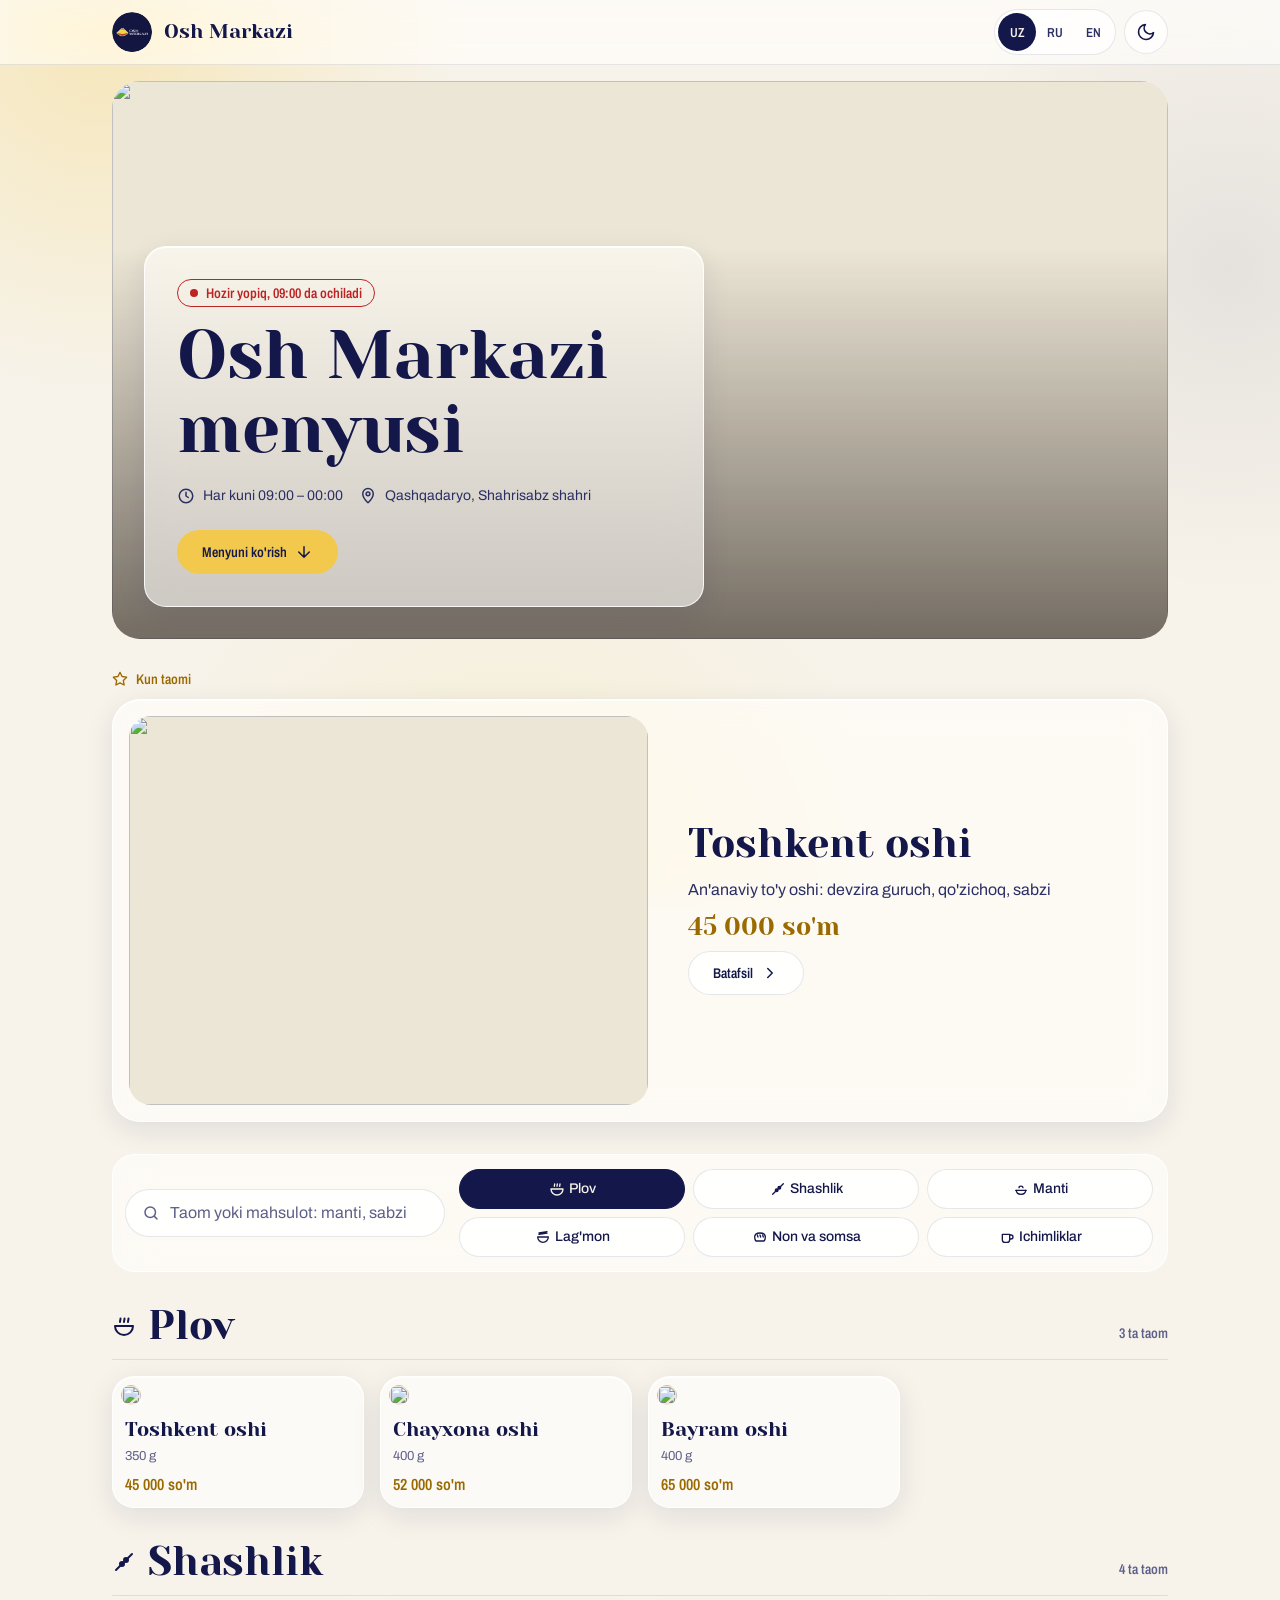
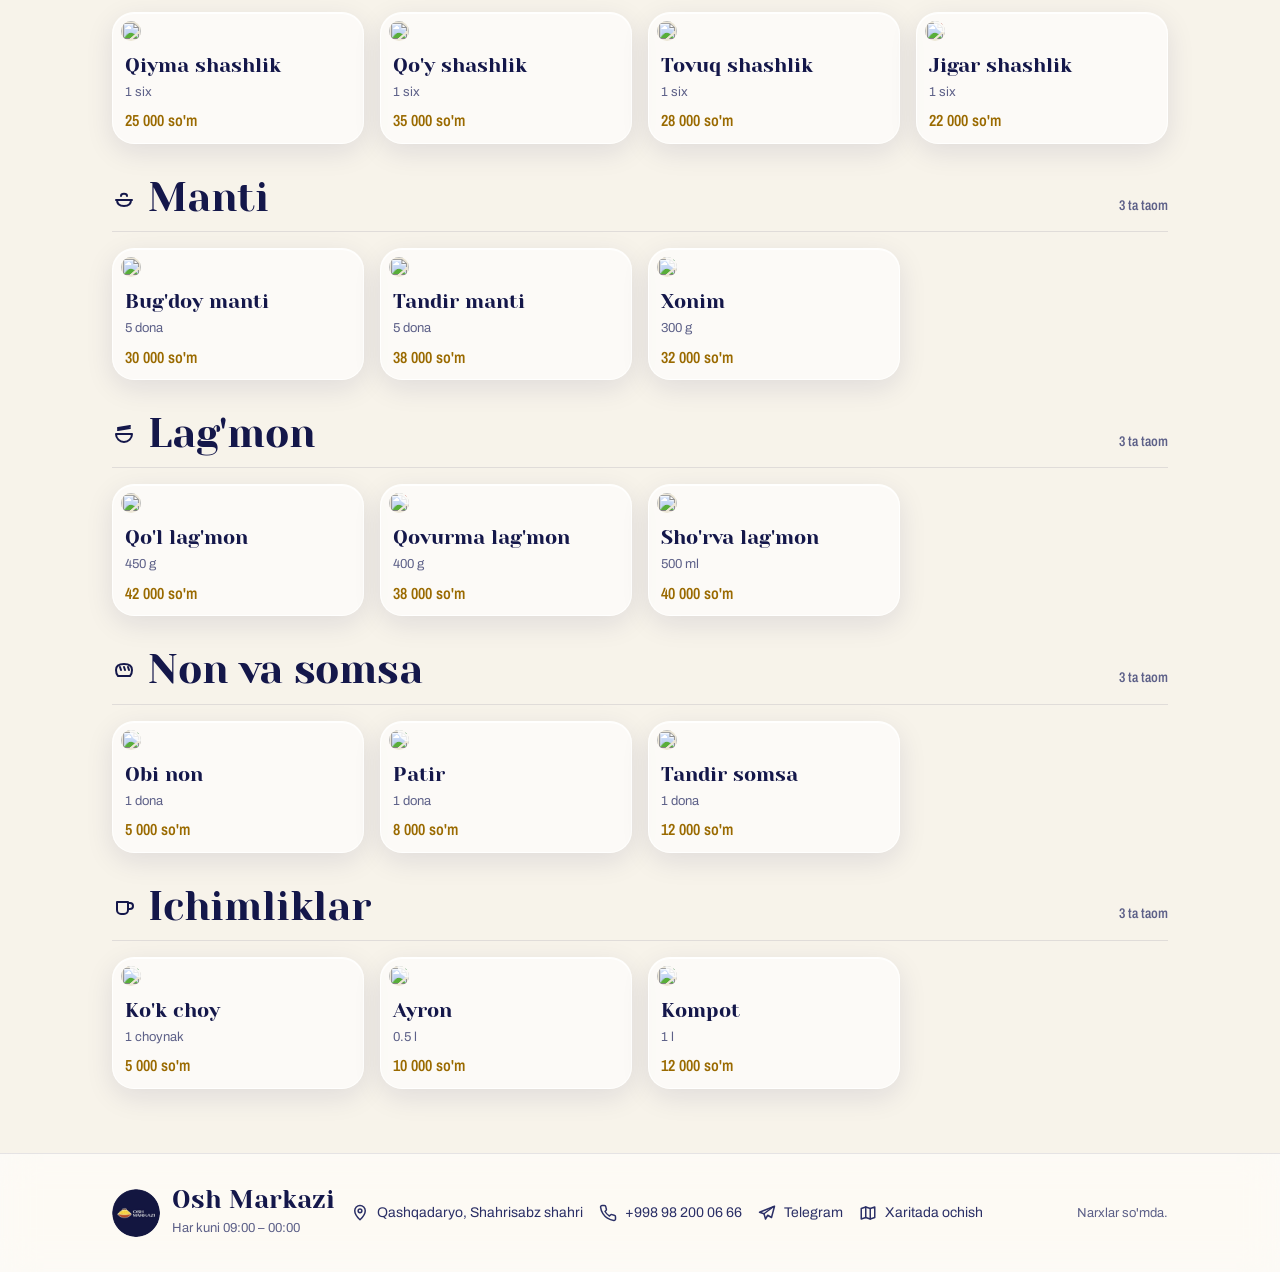
==== commit 8d5be731: "Menu: phone and map only in the footer, categories in a two-row grid Co-Authored-By: Claude Opus 5.5" ====
--- a/index.html
+++ b/index.html
@@ -79,9 +79,8 @@
 .search input::-webkit-search-cancel-button{display:none}
 .clear{width:36px;height:36px;border-radius:var(--r-pill);display:grid;place-items:center;color:var(--ink-2)}
 .clear:hover{background:var(--paper-3)}
-.cats{display:flex;gap:var(--s2);overflow-x:auto;scrollbar-width:none;padding:2px}
-.cats::-webkit-scrollbar{display:none}
-.cat-link{flex:0 0 auto;display:inline-flex;align-items:center;gap:var(--s2);min-height:44px;padding:0 var(--s4);border-radius:var(--r-pill);
+.cats{display:grid;grid-template-columns:repeat(3,minmax(0,1fr));gap:var(--s2);padding:2px}
+.cat-link{min-width:0;display:flex;align-items:center;justify-content:center;gap:var(--s1);min-height:40px;padding:0 var(--s2);overflow:hidden;text-overflow:ellipsis;border-radius:var(--r-pill);
   background:var(--glass-strong);border:1px solid var(--glass-line);font:500 var(--t-sm)/1 var(--font-body);text-decoration:none;white-space:nowrap;
   transition:background var(--dur) var(--ease),color var(--dur) var(--ease),border-color var(--dur) var(--ease)}
 .cat-link:hover{border-color:var(--ink)}
@@ -327,15 +326,14 @@
   const tel = telHref(s.phone), tg = telegramHref(s.telegram), map = mapHref(s);
   $('#facts').innerHTML =
     `<span>${svg('clock', 18)}${esc(hoursText(s))}</span>` +
-    (s.address ? (map ? `<a href="${esc(map)}" target="_blank" rel="noopener noreferrer">${svg('location', 18)}${esc(s.address)}</a>` : `<span>${svg('location', 18)}${esc(s.address)}</span>`) : '');
+    (s.address ? `<span>${svg('location', 18)}${esc(s.address)}</span>` : '');
   $('#heroActions').innerHTML =
-    `<button class="btn btn-primary" type="button" data-go-menu>${t('seeMenu')}${svg('down', 18)}</button>` +
-    (tel ? `<a class="btn btn-ghost" href="${esc(tel)}">${svg('phone', 18)}${t('call')}</a>` : '') +
-    (map ? `<a class="btn btn-ghost" href="${esc(map)}" target="_blank" rel="noopener noreferrer">${svg('map', 18)}${t('onMap')}</a>` : '');
+    `<button class="btn btn-primary" type="button" data-go-menu>${t('seeMenu')}${svg('down', 18)}</button>`;
 
   $('#foot').innerHTML = `
     <div class="foot-brand"><img src="${esc(logoImage(s))}" alt="" width="48" height="48"><div><strong>${esc(s.name)}</strong><br><small>${esc(hoursText(s))}</small></div></div>
     <div class="facts">
+      ${s.address ? `<span>${svg('location', 18)}${esc(s.address)}</span>` : ''}
       ${tel ? `<a href="${esc(tel)}">${svg('phone', 18)}${esc(s.phone)}</a>` : ''}
       ${tg ? `<a href="${esc(tg)}" target="_blank" rel="noopener noreferrer">${svg('telegram', 18)}Telegram</a>` : ''}
       ${map ? `<a href="${esc(map)}" target="_blank" rel="noopener noreferrer">${svg('map', 18)}${t('onMap')}</a>` : ''}
@@ -473,8 +471,6 @@
     const on = a.dataset.cat === id;
     if ((a.getAttribute('aria-current') === 'true') === on) return;
     a.setAttribute('aria-current', on ? 'true' : 'false');
-    /* instant: a second smooth scroll would cancel the page's own smooth scroll in Chrome */
-    if (on) strip.scrollLeft = (a.offsetLeft - strip.offsetLeft) - (strip.clientWidth - a.offsetWidth) / 2;
   });
 }
 
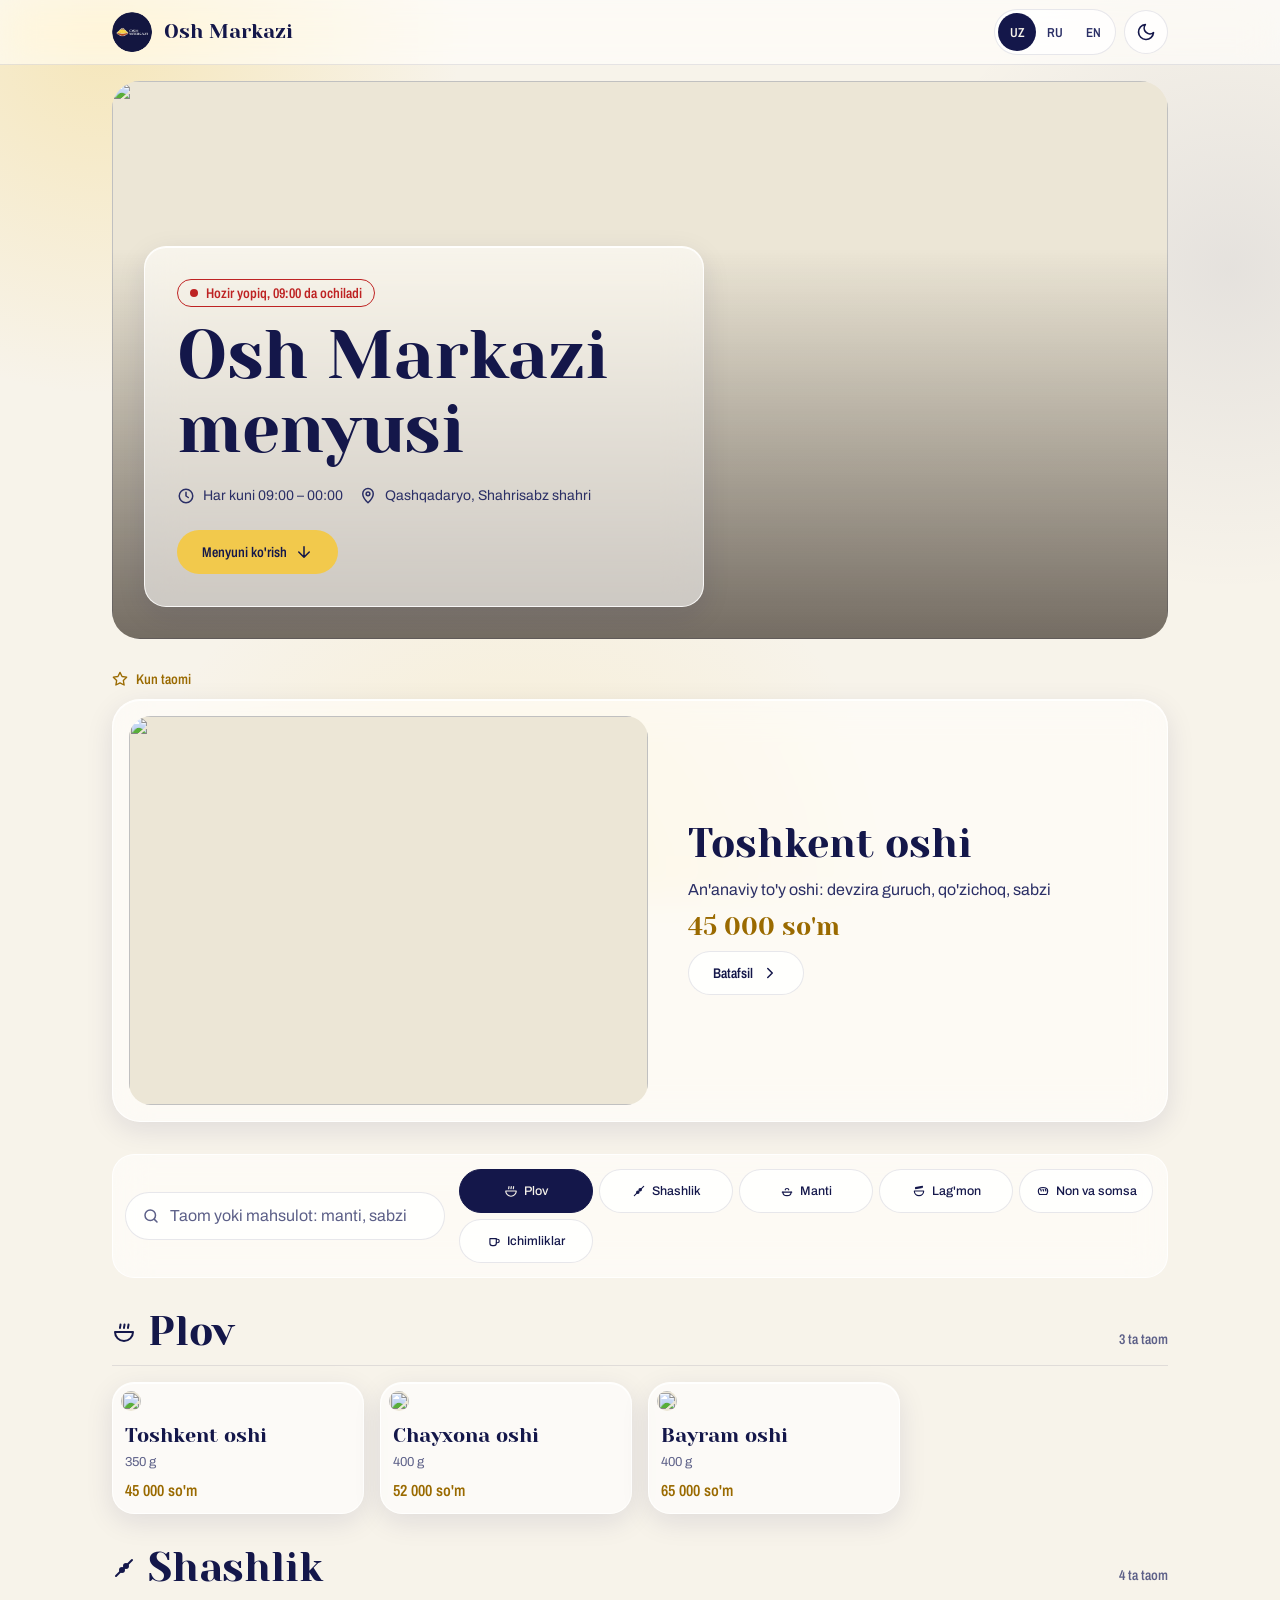
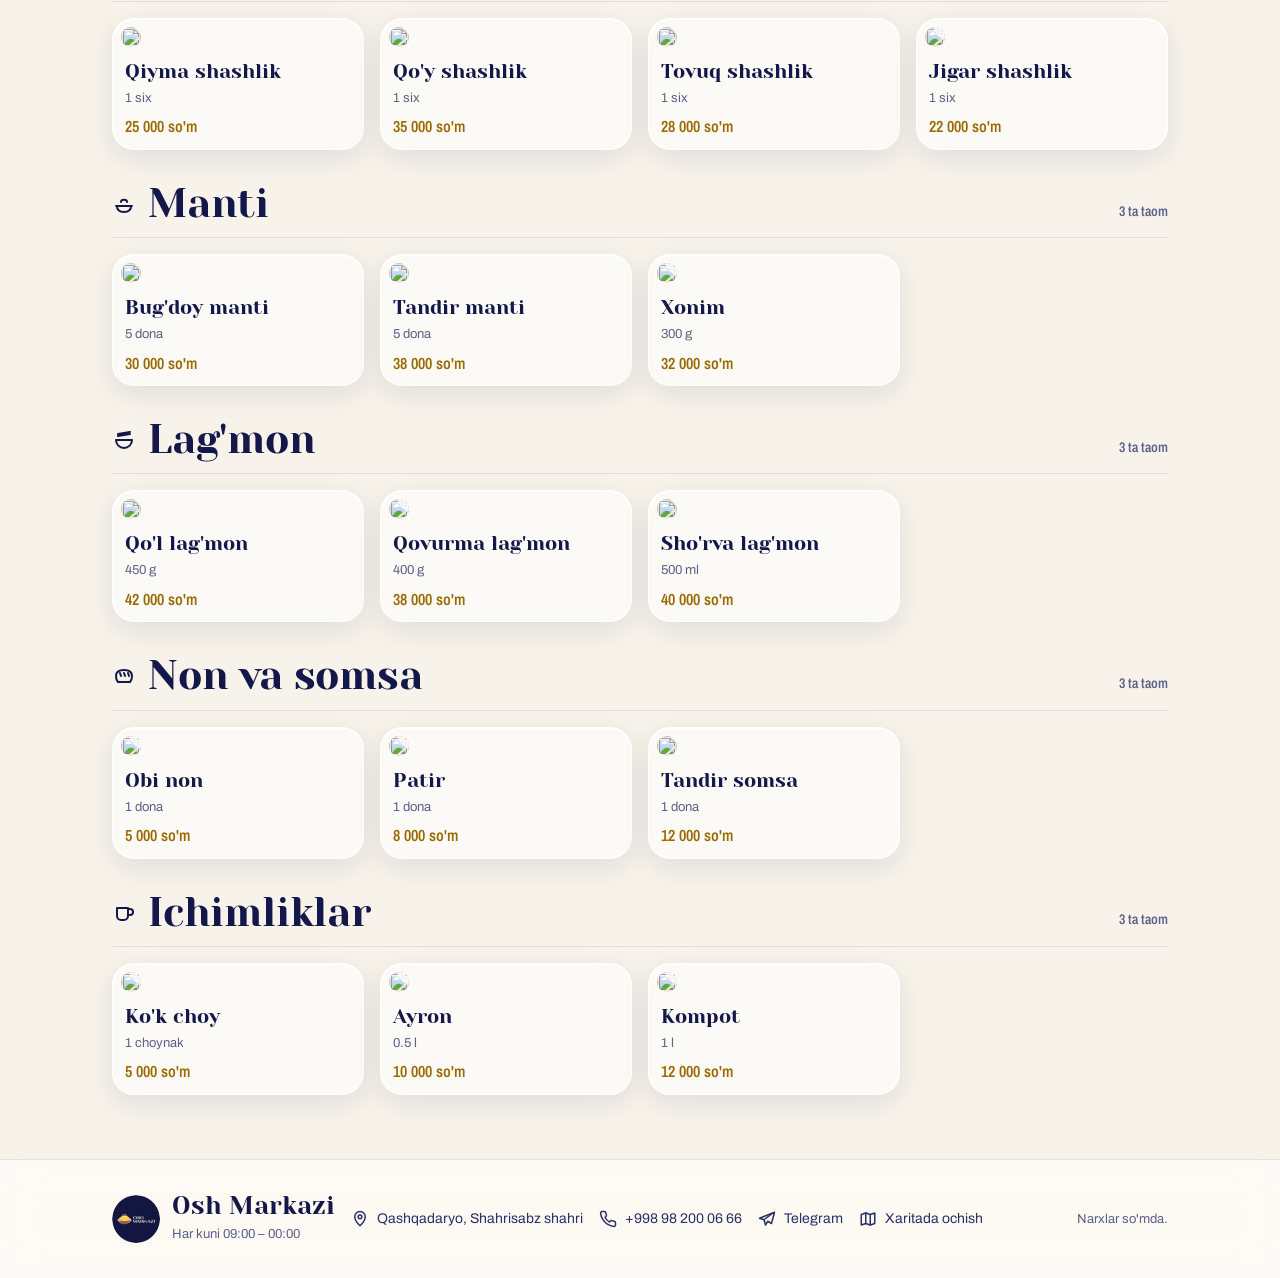
==== commit 0a58344d: "Menu: category pills wrap onto two lines instead of being cut off Names like "Maxsus taomlar" and "S" ====
--- a/index.html
+++ b/index.html
@@ -48,7 +48,6 @@
 .facts a,.facts span{display:inline-flex;align-items:center;gap:var(--s2);min-height:36px;text-decoration:none}
 .facts a:hover{text-decoration:underline}
 .hero-actions{display:flex;flex-wrap:wrap;gap:var(--s2);margin-top:var(--s1)}
-.draft-note{margin-top:var(--s4);padding:var(--s3) var(--s4);border-radius:var(--r-md);font-size:var(--t-sm);color:var(--ink-2)}
 
 /* dish of the day */
 .featured{margin-top:var(--s6)}
@@ -79,10 +78,14 @@
 .search input::-webkit-search-cancel-button{display:none}
 .clear{width:36px;height:36px;border-radius:var(--r-pill);display:grid;place-items:center;color:var(--ink-2)}
 .clear:hover{background:var(--paper-3)}
-.cats{display:grid;grid-template-columns:repeat(3,minmax(0,1fr));gap:var(--s2);padding:2px}
-.cat-link{min-width:0;display:flex;align-items:center;justify-content:center;gap:var(--s1);min-height:40px;padding:0 var(--s2);overflow:hidden;text-overflow:ellipsis;border-radius:var(--r-pill);
-  background:var(--glass-strong);border:1px solid var(--glass-line);font:500 var(--t-sm)/1 var(--font-body);text-decoration:none;white-space:nowrap;
+.cats{display:grid;grid-template-columns:repeat(3,minmax(0,1fr));gap:6px;padding:2px}
+@media (min-width:640px){.cats{grid-template-columns:repeat(auto-fit,minmax(130px,1fr))}}
+/* names wrap onto two lines instead of being cut off; sentence case keeps long names short */
+.cat-link{min-width:0;display:flex;align-items:center;justify-content:center;gap:6px;min-height:44px;padding:4px var(--s2);border-radius:var(--r-pill);
+  background:var(--glass-strong);border:1px solid var(--glass-line);font:500 .78rem/1.15 var(--font-body);text-decoration:none;text-align:center;
   transition:background var(--dur) var(--ease),color var(--dur) var(--ease),border-color var(--dur) var(--ease)}
+.cat-link .lbl{display:block;min-width:0;text-transform:lowercase;overflow-wrap:anywhere}
+.cat-link .lbl::first-letter{text-transform:uppercase}
 .cat-link:hover{border-color:var(--ink)}
 .cat-link[aria-current="true"]{background:var(--ink);color:var(--paper);border-color:var(--ink)}
 
@@ -186,7 +189,6 @@
       <div class="hero-actions" id="heroActions"></div>
     </div>
   </section>
-  <p class="draft-note glass" id="draftNote" hidden></p>
 
   <section class="featured" id="featured" hidden aria-labelledby="featTitle"></section>
 
@@ -224,7 +226,6 @@
 <script>
 let MENU = null;
 let query = '';
-let wantDraft = false;
 const reduceMotion = matchMedia('(prefers-reduced-motion: reduce)').matches;
 const scrollBehavior = () => (reduceMotion ? 'auto' : 'smooth');
 
@@ -236,11 +237,7 @@
   $('#clearQ').innerHTML = svg('x', 16);
   renderStatic();
 
-  wantDraft = new URLSearchParams(location.search).has('draft');
-  const draft = loadDraft();
-  const published = wantDraft ? null : await loadPublished();
-  MENU = (wantDraft && draft) || published || draft || defaultMenu();
-  $('#draftNote').hidden = !(wantDraft && MENU === draft);
+  MENU = (await loadPublished()) || defaultMenu();
 
   renderAll();
   $('#menu').removeAttribute('aria-busy');
@@ -280,9 +277,6 @@
   window.addEventListener('scroll', onScroll, { passive: true });
   window.addEventListener('resize', onScroll, { passive: true });
   setInterval(renderStatus, 60000);
-  window.addEventListener('storage', e => {
-    if (wantDraft && e.key === STORE_KEY) { const d = loadDraft(); if (d) { MENU = d; renderAll(); } }
-  });
 }
 
 /* ---------- language-dependent chrome ---------- */
@@ -295,7 +289,6 @@
   $('#clearQ').setAttribute('aria-label', t('clear'));
   $('#catNav').setAttribute('aria-label', t('cats'));
   $('#brandLink').setAttribute('aria-label', t('toTop'));
-  $('#draftNote').textContent = t('draft');
 }
 
 function renderAll() {
@@ -395,7 +388,7 @@
 function renderSections() {
   const gs = groups();
   $('#catNav').innerHTML = gs.map(({ c }) =>
-    `<a class="cat-link" href="#cat-${esc(c.id)}" data-cat="${esc(c.id)}" aria-current="false">${svg(c.icon, 16)}${esc(tr(c, 'name'))}</a>`).join('');
+    `<a class="cat-link" href="#cat-${esc(c.id)}" data-cat="${esc(c.id)}" aria-current="false">${svg(c.icon, 14)}<span class="lbl">${esc(tr(c, 'name'))}</span></a>`).join('');
 
   if (!gs.length) {
     $('#menu').innerHTML = `<div class="empty"><h3>${t('nothing')}</h3><p>${t('nothingSub')}</p></div>`;
